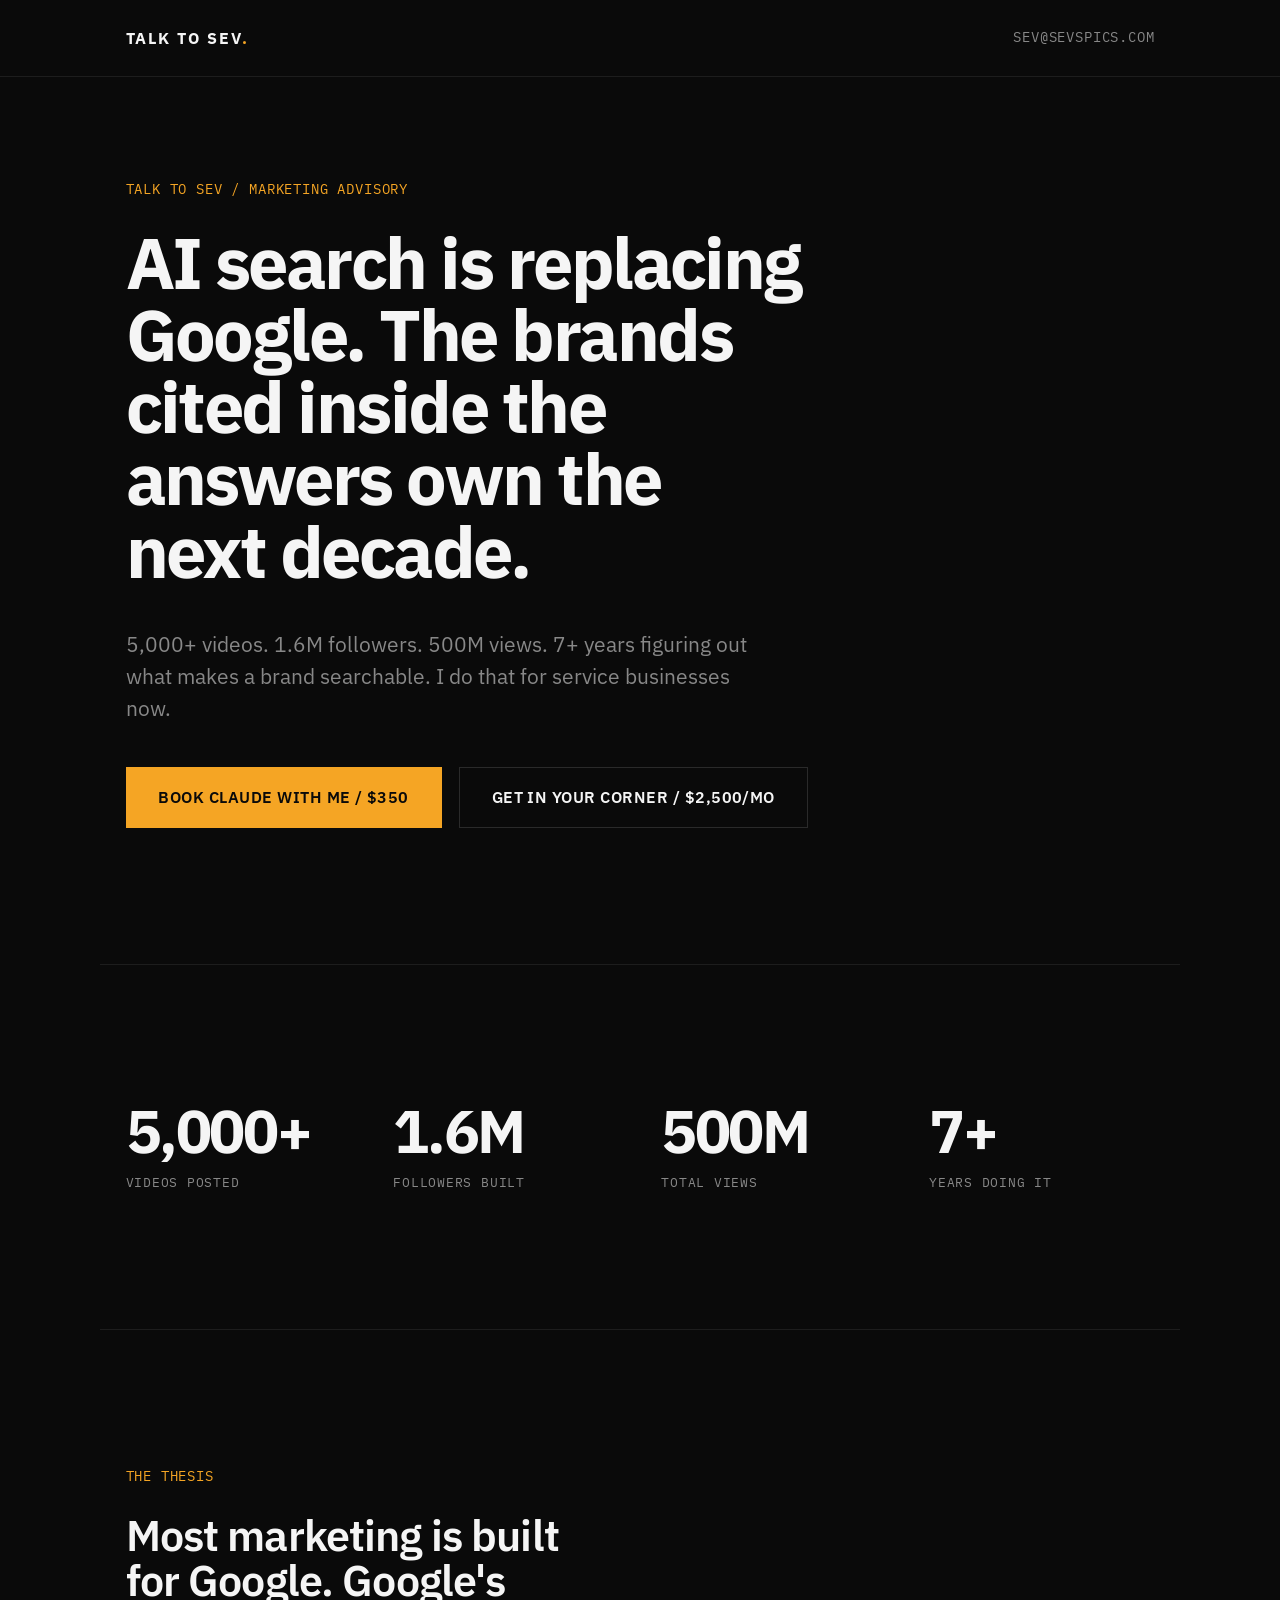
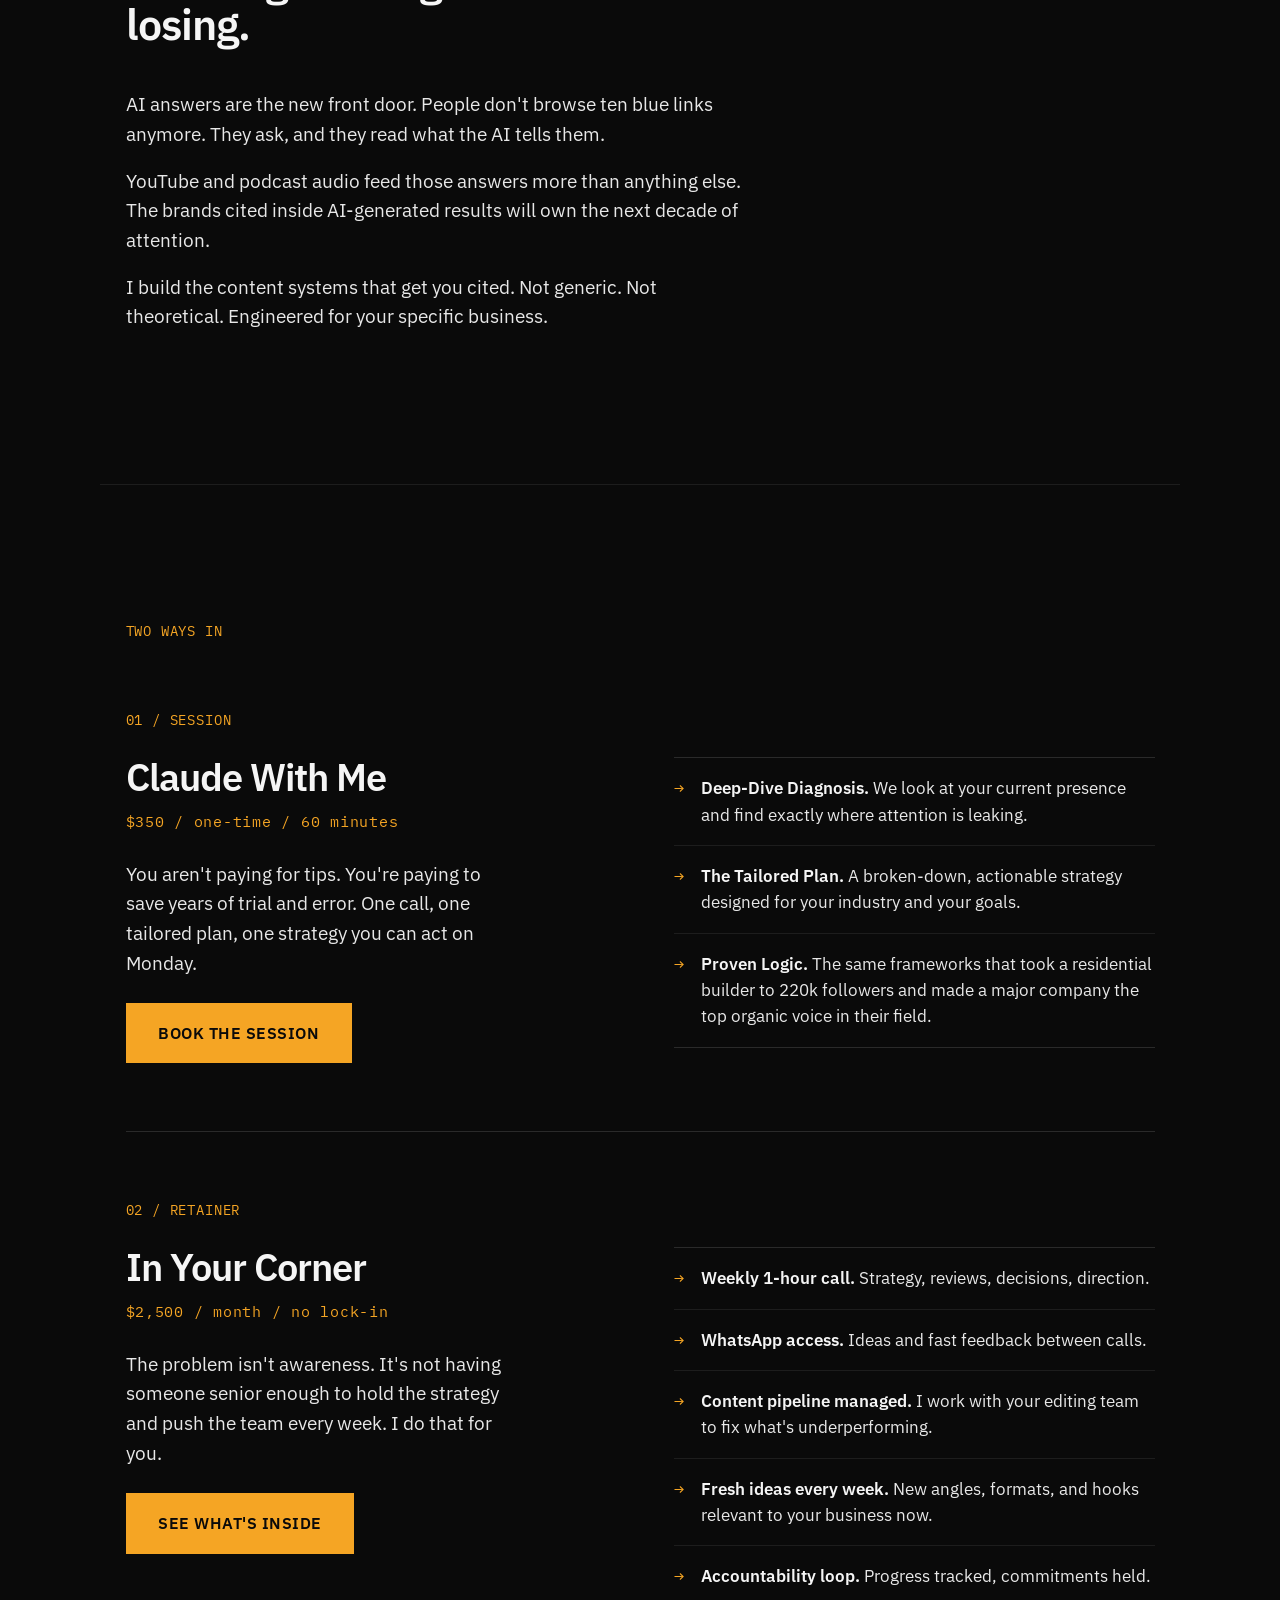
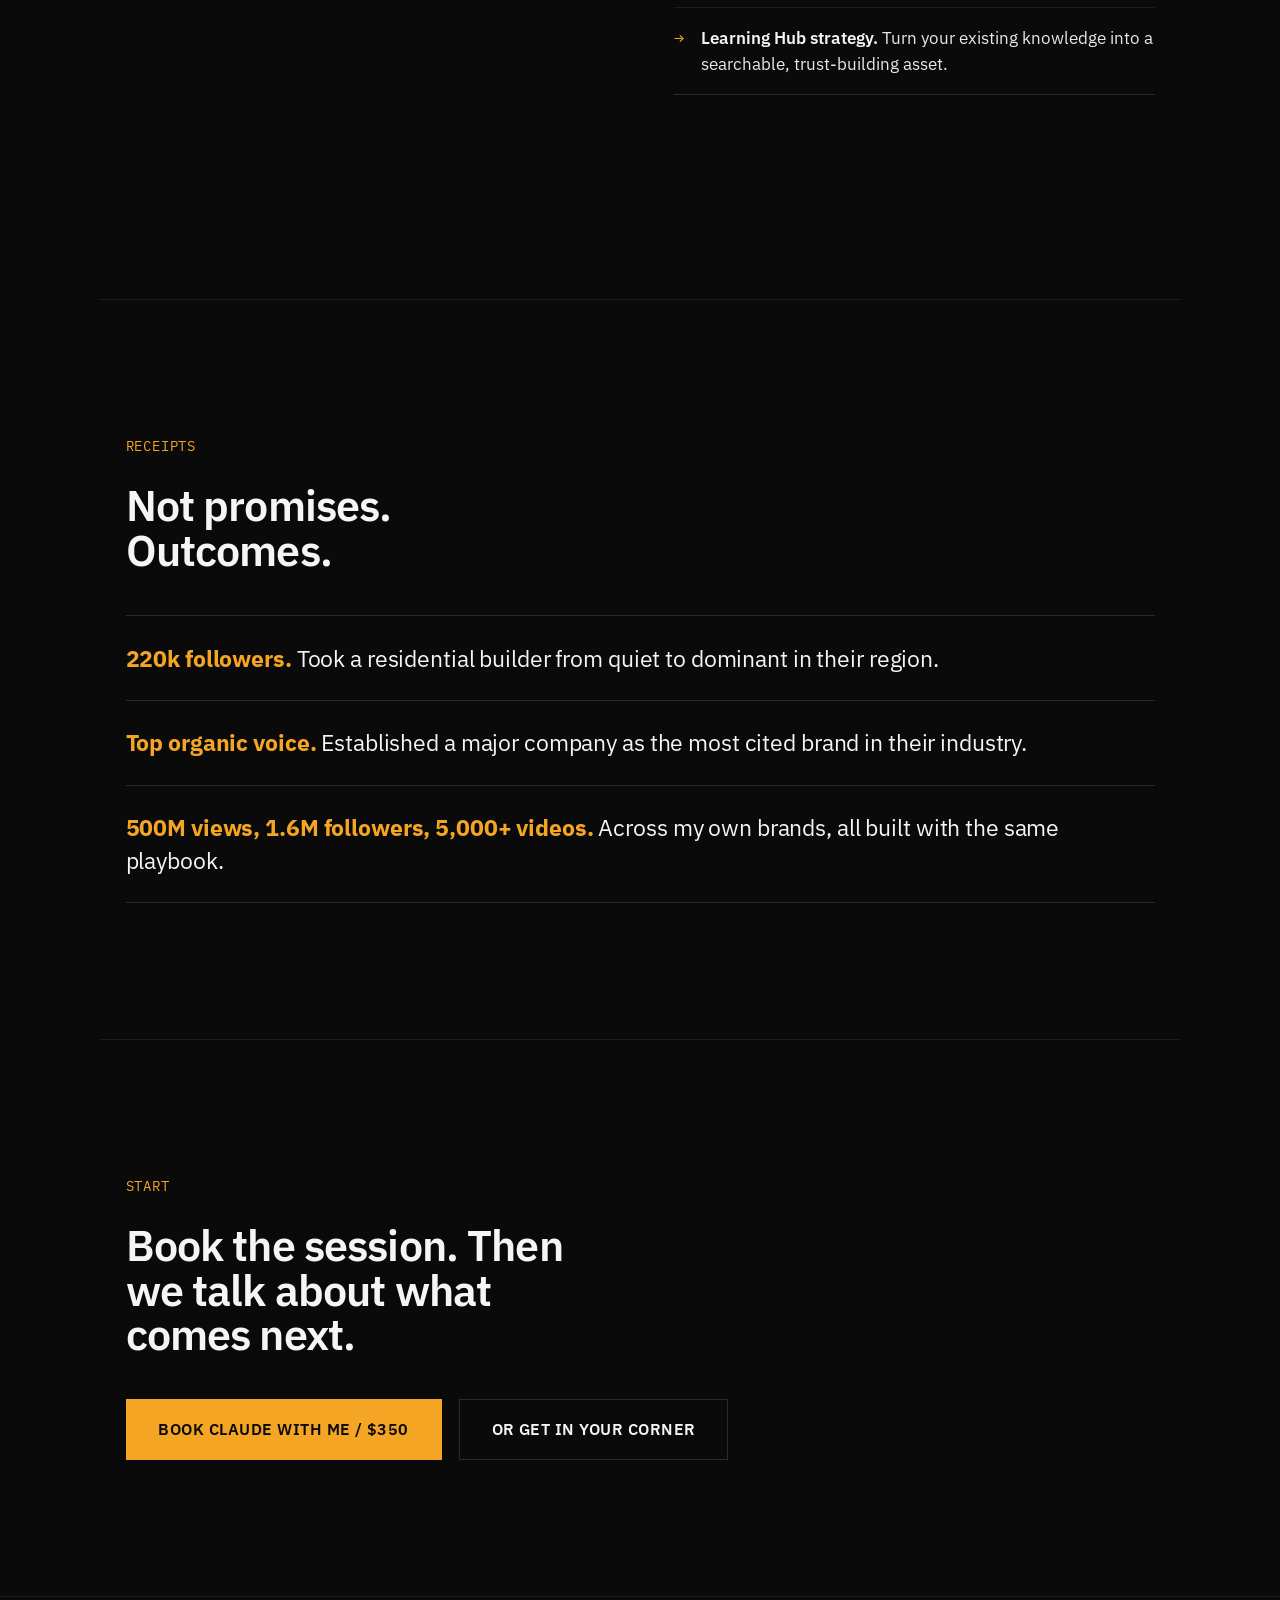
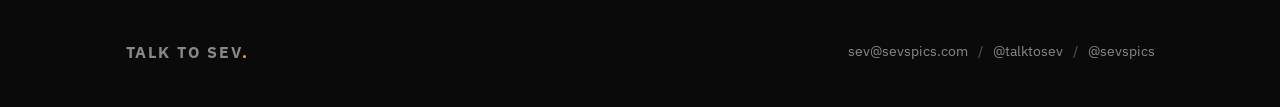
==== index.html @ 44a3d3c8 "Initial commit: Talk To Sev marketing advisory site First ship of talktosev.com. Two pages: index.ht" ====
<!DOCTYPE html>
<html lang="en">
<head>
  <meta charset="utf-8">
  <meta name="viewport" content="width=device-width, initial-scale=1">
  <title>Talk To Sev / Marketing advisory for service businesses</title>
  <meta name="description" content="Sev Mozhaev. 5,000+ videos. 1.6M followers. 500M views. 7+ years figuring out what makes a brand searchable. The marketing advisory practice for service businesses doing $5k–$15k/mo.">

  <meta property="og:title" content="Talk To Sev / Marketing advisory">
  <meta property="og:description" content="5,000+ videos. 1.6M followers. 500M views. The marketing advisory practice for service businesses.">
  <meta property="og:type" content="website">

  <link rel="preconnect" href="https://fonts.googleapis.com">
  <link rel="preconnect" href="https://fonts.gstatic.com" crossorigin>
  <link href="https://fonts.googleapis.com/css2?family=IBM+Plex+Mono:wght@400;500&family=IBM+Plex+Sans:wght@400;500;600;700&display=swap" rel="stylesheet">

  <link rel="stylesheet" href="assets/css/styles.css">

  <style>
    /* Page-specific: home */

    .hero {
      padding-top: var(--space-xxxl);
      padding-bottom: var(--space-section);
      border-bottom: 1px solid var(--border);
    }
    .hero-tag { color: var(--accent); margin-bottom: var(--space-l); }
    .hero-h1 {
      max-width: 16ch;
      margin-bottom: var(--space-xl);
    }
    .hero-sub {
      font-size: 1.25rem;
      max-width: 50ch;
      color: var(--fg-2);
      margin-bottom: var(--space-xl);
      line-height: 1.5;
    }
    .hero-ctas {
      display: flex;
      gap: var(--space-m);
      flex-wrap: wrap;
    }

    .stats {
      padding-top: var(--space-section);
      padding-bottom: var(--space-section);
      border-bottom: 1px solid var(--border);
    }
    .stats-grid {
      display: grid;
      grid-template-columns: repeat(4, 1fr);
      gap: var(--space-xl);
    }
    .stat-num {
      font-family: var(--font-sans);
      font-size: 3.5rem;
      font-weight: 700;
      color: var(--fg-0);
      letter-spacing: -0.04em;
      line-height: 1;
      margin: 0 0 var(--space-s);
    }
    .stat-label {
      font-family: var(--font-mono);
      font-size: 0.75rem;
      letter-spacing: 0.06em;
      text-transform: uppercase;
      color: var(--fg-2);
      margin: 0;
    }

    .thesis {
      padding-top: var(--space-section);
      padding-bottom: var(--space-section);
      border-bottom: 1px solid var(--border);
    }
    .section-tag { color: var(--accent); margin-bottom: var(--space-l); }
    .thesis-h2 { max-width: 18ch; margin-bottom: var(--space-xl); }
    .thesis-body {
      max-width: 56ch;
      font-size: 1.125rem;
      color: var(--fg-1);
    }
    .thesis-body p { margin-bottom: var(--space-m); }

    .offers {
      padding-top: var(--space-section);
      padding-bottom: var(--space-section);
      border-bottom: 1px solid var(--border);
    }
    .offer {
      padding: var(--space-xxl) 0;
      border-top: 1px solid var(--border-strong);
    }
    .offer:first-of-type { border-top: none; padding-top: var(--space-xl); }
    .offer-tag {
      color: var(--accent);
      margin-bottom: var(--space-l);
    }
    .offer-grid {
      display: grid;
      grid-template-columns: 1fr 1fr;
      gap: var(--space-xxl);
      align-items: start;
    }
    .offer-name {
      font-size: 2.25rem;
      margin: 0 0 var(--space-s);
      letter-spacing: -0.025em;
    }
    .offer-price {
      font-family: var(--font-mono);
      font-size: 0.875rem;
      color: var(--accent);
      letter-spacing: 0.05em;
      margin: 0 0 var(--space-l);
    }
    .offer-pitch {
      font-size: 1.125rem;
      color: var(--fg-1);
      margin: 0 0 var(--space-l);
      max-width: 36ch;
    }
    .offer-list {
      list-style: none;
      padding: 0;
      margin: 0;
    }
    .offer-list li {
      padding: var(--space-m) 0;
      border-top: 1px solid var(--border);
      color: var(--fg-1);
      display: grid;
      grid-template-columns: auto 1fr;
      gap: var(--space-m);
    }
    .offer-list li:first-child { border-top: 1px solid var(--border-strong); }
    .offer-list li:last-child { border-bottom: 1px solid var(--border-strong); }
    .offer-list li::before {
      content: "→";
      color: var(--accent);
      font-family: var(--font-mono);
    }
    .offer-list strong { color: var(--fg-0); font-weight: 600; }

    .results {
      padding-top: var(--space-section);
      padding-bottom: var(--space-section);
      border-bottom: 1px solid var(--border);
    }
    .results-h2 { max-width: 16ch; margin-bottom: var(--space-xl); }
    .results-list {
      list-style: none;
      padding: 0;
      margin: 0;
    }
    .results-list li {
      padding: var(--space-l) 0;
      border-top: 1px solid var(--border-strong);
      font-size: 1.375rem;
      color: var(--fg-0);
      letter-spacing: -0.005em;
      line-height: 1.4;
    }
    .results-list li:last-child { border-bottom: 1px solid var(--border-strong); }
    .results-list li strong { color: var(--accent); font-weight: 700; }

    .final-cta {
      padding-top: var(--space-section);
      padding-bottom: var(--space-section);
    }
    .final-cta h2 {
      max-width: 18ch;
      margin-bottom: var(--space-xl);
    }

    @media (max-width: 720px) {
      .stats-grid { grid-template-columns: repeat(2, 1fr); gap: var(--space-l); }
      .stat-num { font-size: 2.25rem; }
      .offer-grid { grid-template-columns: 1fr; gap: var(--space-l); }
      .offer-name { font-size: 1.625rem; }
      .results-list li { font-size: 1.125rem; }
      .hero-sub { font-size: 1.0625rem; }
      .hero { padding-top: var(--space-xl); padding-bottom: var(--space-xxxl); }
      .stats, .thesis, .offers, .results, .final-cta {
        padding-top: var(--space-xxxl);
        padding-bottom: var(--space-xxxl);
      }
      .btn { padding: 0.875rem 1.5rem; font-size: 0.875rem; }
    }
  </style>
</head>

<body>

  <header class="site-header">
    <div class="container site-header-inner">
      <a class="brand-mark" href="/">Talk To Sev</a>
      <a class="mono" href="mailto:sev@sevspics.com" style="color: var(--fg-2); border-bottom: none;">sev@sevspics.com</a>
    </div>
  </header>

  <section class="hero container">
    <p class="mono hero-tag">TALK TO SEV / MARKETING ADVISORY</p>
    <h1 class="hero-h1">AI search is replacing Google. The brands cited inside the answers own the next decade.</h1>
    <p class="hero-sub">5,000+ videos. 1.6M followers. 500M views. 7+ years figuring out what makes a brand searchable. I do that for service businesses now.</p>
    <div class="hero-ctas">
      <a class="btn" href="https://sevspics.github.io/run-claude-with-me/" target="_blank" rel="noopener">Book Claude With Me / $350</a>
      <a class="btn btn-ghost" href="in-your-corner.html">Get In Your Corner / $2,500/mo</a>
    </div>
  </section>

  <section class="stats container">
    <div class="stats-grid">
      <div>
        <p class="stat-num">5,000+</p>
        <p class="stat-label">Videos posted</p>
      </div>
      <div>
        <p class="stat-num">1.6M</p>
        <p class="stat-label">Followers built</p>
      </div>
      <div>
        <p class="stat-num">500M</p>
        <p class="stat-label">Total views</p>
      </div>
      <div>
        <p class="stat-num">7+</p>
        <p class="stat-label">Years doing it</p>
      </div>
    </div>
  </section>

  <section class="thesis container">
    <p class="mono section-tag">THE THESIS</p>
    <h2 class="thesis-h2">Most marketing is built for Google. Google's losing.</h2>
    <div class="thesis-body">
      <p>AI answers are the new front door. People don't browse ten blue links anymore. They ask, and they read what the AI tells them.</p>
      <p>YouTube and podcast audio feed those answers more than anything else. The brands cited inside AI-generated results will own the next decade of attention.</p>
      <p>I build the content systems that get you cited. Not generic. Not theoretical. Engineered for your specific business.</p>
    </div>
  </section>

  <section class="offers container">
    <p class="mono section-tag">TWO WAYS IN</p>

    <div class="offer">
      <p class="mono offer-tag">01 / SESSION</p>
      <div class="offer-grid">
        <div>
          <h2 class="offer-name">Claude With Me</h2>
          <p class="offer-price">$350 / one-time / 60 minutes</p>
          <p class="offer-pitch">You aren't paying for tips. You're paying to save years of trial and error. One call, one tailored plan, one strategy you can act on Monday.</p>
          <a class="btn" href="https://sevspics.github.io/run-claude-with-me/" target="_blank" rel="noopener">Book the session</a>
        </div>
        <div>
          <ul class="offer-list">
            <li><div><strong>Deep-Dive Diagnosis.</strong> We look at your current presence and find exactly where attention is leaking.</div></li>
            <li><div><strong>The Tailored Plan.</strong> A broken-down, actionable strategy designed for your industry and your goals.</div></li>
            <li><div><strong>Proven Logic.</strong> The same frameworks that took a residential builder to 220k followers and made a major company the top organic voice in their field.</div></li>
          </ul>
        </div>
      </div>
    </div>

    <div class="offer">
      <p class="mono offer-tag">02 / RETAINER</p>
      <div class="offer-grid">
        <div>
          <h2 class="offer-name">In Your Corner</h2>
          <p class="offer-price">$2,500 / month / no lock-in</p>
          <p class="offer-pitch">The problem isn't awareness. It's not having someone senior enough to hold the strategy and push the team every week. I do that for you.</p>
          <a class="btn" href="in-your-corner.html">See what's inside</a>
        </div>
        <div>
          <ul class="offer-list">
            <li><div><strong>Weekly 1-hour call.</strong> Strategy, reviews, decisions, direction.</div></li>
            <li><div><strong>WhatsApp access.</strong> Ideas and fast feedback between calls.</div></li>
            <li><div><strong>Content pipeline managed.</strong> I work with your editing team to fix what's underperforming.</div></li>
            <li><div><strong>Fresh ideas every week.</strong> New angles, formats, and hooks relevant to your business now.</div></li>
            <li><div><strong>Accountability loop.</strong> Progress tracked, commitments held.</div></li>
            <li><div><strong>Learning Hub strategy.</strong> Turn your existing knowledge into a searchable, trust-building asset.</div></li>
          </ul>
        </div>
      </div>
    </div>
  </section>

  <section class="results container">
    <p class="mono section-tag">RECEIPTS</p>
    <h2 class="results-h2">Not promises. Outcomes.</h2>
    <ul class="results-list">
      <li><strong>220k followers.</strong> Took a residential builder from quiet to dominant in their region.</li>
      <li><strong>Top organic voice.</strong> Established a major company as the most cited brand in their industry.</li>
      <li><strong>500M views, 1.6M followers, 5,000+ videos.</strong> Across my own brands, all built with the same playbook.</li>
    </ul>
  </section>

  <section class="final-cta container">
    <p class="mono section-tag">START</p>
    <h2>Book the session. Then we talk about what comes next.</h2>
    <div class="hero-ctas">
      <a class="btn" href="https://sevspics.github.io/run-claude-with-me/" target="_blank" rel="noopener">Book Claude With Me / $350</a>
      <a class="btn btn-ghost" href="in-your-corner.html">Or get In Your Corner</a>
    </div>
  </section>

  <footer class="site-footer">
    <div class="container site-header-inner">
      <a class="brand-mark" href="/">Talk To Sev</a>
      <p style="margin: 0;">
        <a href="mailto:sev@sevspics.com">sev@sevspics.com</a>
        <span class="footer-sep">/</span>
        <a href="https://instagram.com/talktosev" target="_blank" rel="noopener">@talktosev</a>
        <span class="footer-sep">/</span>
        <a href="https://instagram.com/sevspics" target="_blank" rel="noopener">@sevspics</a>
      </p>
    </div>
  </footer>

</body>
</html>
---- assets/css/styles.css ----
/* Talk To Sev — shared base */

:root {
  --bg-0: #0a0a0a;
  --bg-1: #111111;
  --bg-2: #1a1a1a;
  --fg-0: #f5f5f5;
  --fg-1: #e8e8e8;
  --fg-2: #888888;
  --fg-3: #5a5a5a;
  --accent: #f5a524;
  --accent-dim: #c88a1f;
  --border: #1d1d1d;
  --border-strong: #2a2a2a;

  --font-mono: 'IBM Plex Mono', ui-monospace, Menlo, Monaco, monospace;
  --font-sans: 'IBM Plex Sans', -apple-system, BlinkMacSystemFont, 'Segoe UI', sans-serif;

  --space-xs: 0.5rem;
  --space-s: 0.75rem;
  --space-m: 1rem;
  --space-l: 1.5rem;
  --space-xl: 2.5rem;
  --space-xxl: 4rem;
  --space-xxxl: 6rem;
  --space-section: 8rem;

  --container: 1080px;
}

* { box-sizing: border-box; }
html { scroll-behavior: smooth; }

html, body {
  margin: 0;
  padding: 0;
  background: var(--bg-0);
  color: var(--fg-1);
  font-family: var(--font-sans);
  font-size: 17px;
  line-height: 1.55;
  -webkit-font-smoothing: antialiased;
  -moz-osx-font-smoothing: grayscale;
}

h1, h2, h3, h4 {
  font-family: var(--font-sans);
  color: var(--fg-0);
  letter-spacing: -0.02em;
  line-height: 1.05;
  font-weight: 600;
  margin: 0 0 var(--space-l);
}

h1 { font-size: 4.25rem; line-height: 1.0; letter-spacing: -0.035em; font-weight: 700; }
h2 { font-size: 2.5rem; }
h3 { font-size: 1.5rem; font-weight: 600; }
h4 { font-size: 1.125rem; }

p { margin: 0 0 var(--space-m); color: var(--fg-1); }

a {
  color: var(--accent);
  text-decoration: none;
  border-bottom: 1px solid transparent;
  transition: border-color 120ms ease, color 120ms ease;
}
a:hover, a:focus { border-bottom-color: var(--accent); outline: none; }

.mono {
  font-family: var(--font-mono);
  font-size: 0.8125rem;
  letter-spacing: 0.06em;
  text-transform: uppercase;
}

.btn {
  display: inline-block;
  font-family: var(--font-sans);
  font-size: 0.9375rem;
  font-weight: 600;
  letter-spacing: 0.03em;
  padding: 1rem 1.875rem;
  background: var(--accent);
  color: var(--bg-0);
  border: 1px solid var(--accent);
  cursor: pointer;
  transition: background 120ms ease, color 120ms ease;
  text-decoration: none;
  text-transform: uppercase;
}
.btn:hover, .btn:focus {
  background: transparent;
  color: var(--accent);
  outline: none;
  border-bottom: 1px solid var(--accent);
}
.btn-ghost {
  background: transparent;
  color: var(--fg-0);
  border-color: var(--border-strong);
}
.btn-ghost:hover, .btn-ghost:focus {
  background: var(--fg-0);
  color: var(--bg-0);
  border-color: var(--fg-0);
}

.container {
  max-width: var(--container);
  margin: 0 auto;
  padding: var(--space-xxxl) var(--space-l);
}

.brand-mark {
  font-family: var(--font-sans);
  font-size: 0.9375rem;
  font-weight: 700;
  letter-spacing: 0.12em;
  color: var(--fg-0);
  text-transform: uppercase;
  border-bottom: none;
}
.brand-mark::after { content: "."; color: var(--accent); }
.brand-mark:hover { border-bottom: none; color: var(--accent); }

.site-header {
  border-bottom: 1px solid var(--border);
}
.site-header .container {
  padding-top: var(--space-l);
  padding-bottom: var(--space-l);
}
.site-header-inner {
  display: flex;
  justify-content: space-between;
  align-items: center;
  gap: var(--space-l);
}

.site-footer {
  border-top: 1px solid var(--border);
  font-size: 0.8125rem;
  color: var(--fg-2);
}
.site-footer .container {
  padding-top: var(--space-xl);
  padding-bottom: var(--space-xl);
}
.site-footer a { color: var(--fg-2); border-bottom: none; }
.site-footer a:hover { color: var(--accent); }
.footer-sep { color: var(--fg-3); margin: 0 0.4rem; }

@media (max-width: 720px) {
  body { font-size: 16px; }
  h1 { font-size: 2.5rem; line-height: 1.05; letter-spacing: -0.025em; }
  h2 { font-size: 1.875rem; }
  h3 { font-size: 1.25rem; }
  .container { padding: var(--space-xl) var(--space-m); }
}

@media (prefers-reduced-motion: reduce) {
  html { scroll-behavior: auto; }
  *, *::before, *::after { transition: none !important; animation-duration: 0.01ms !important; }
}
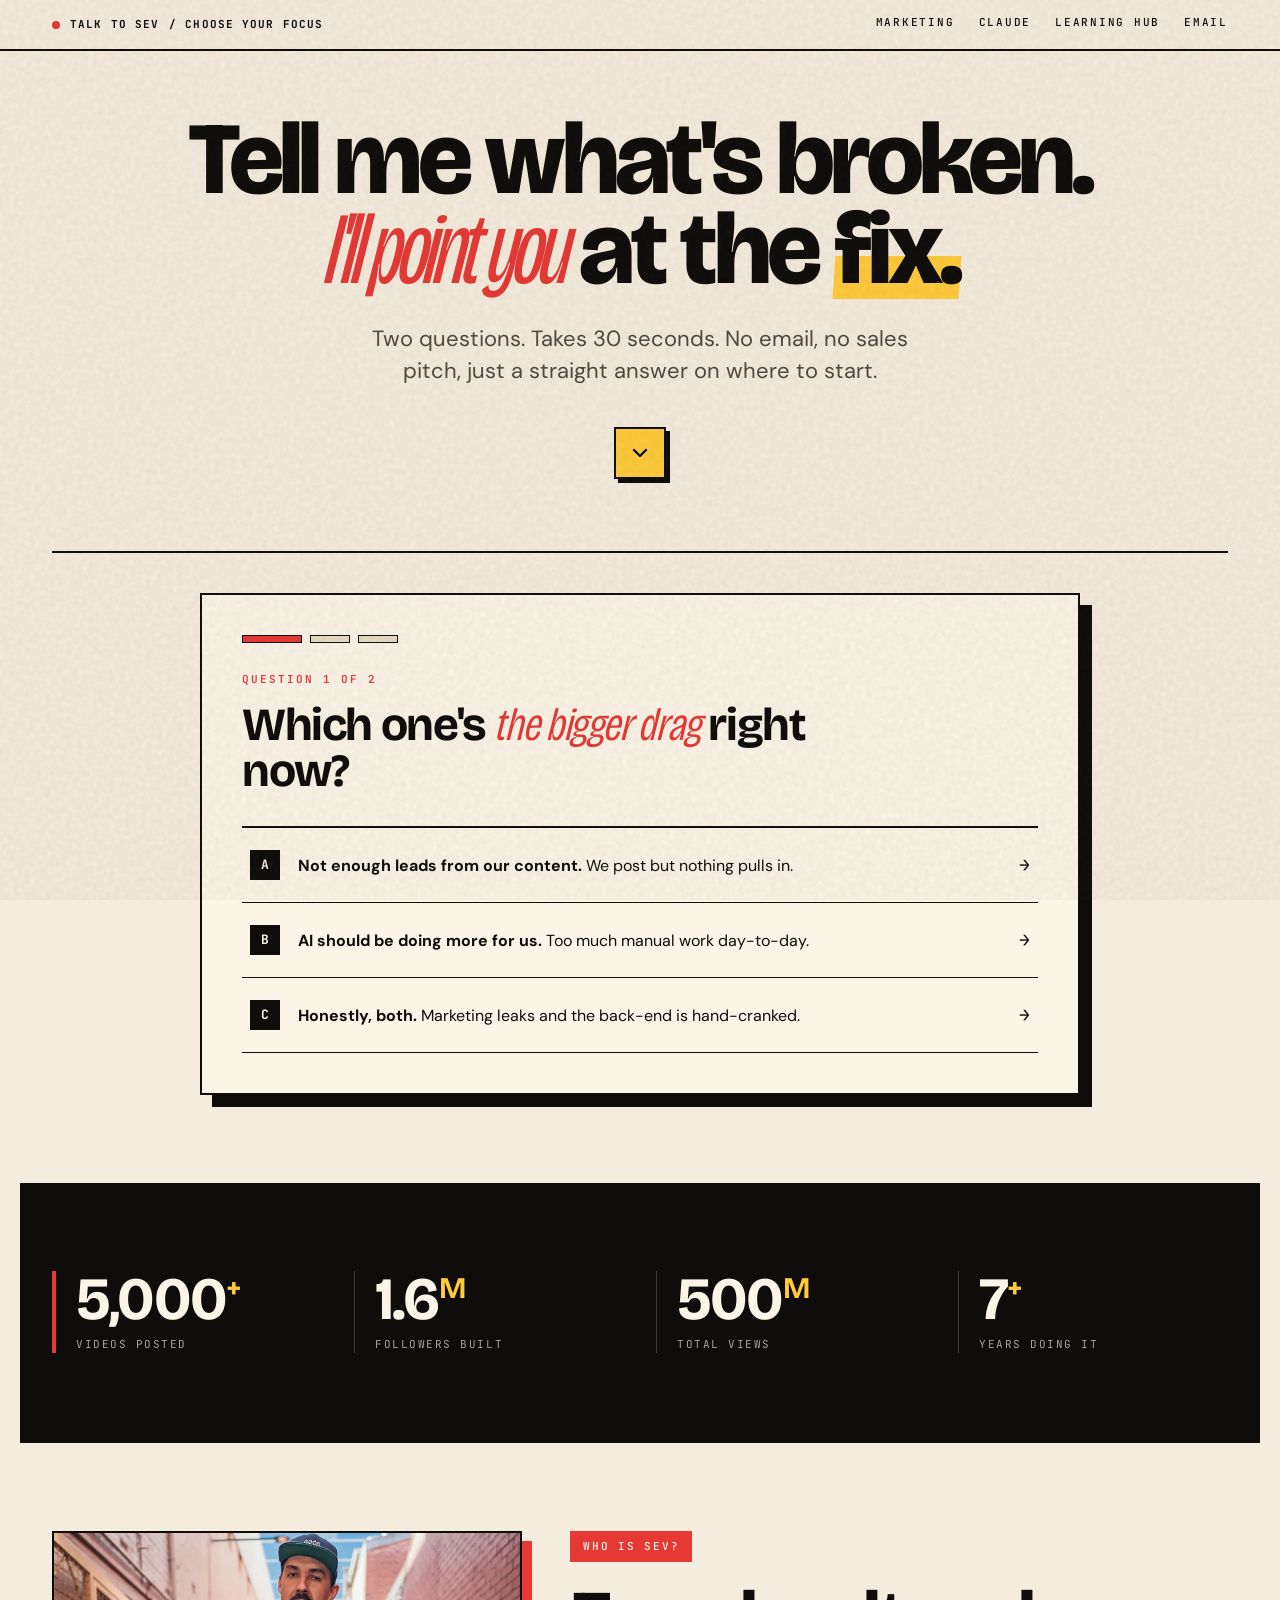
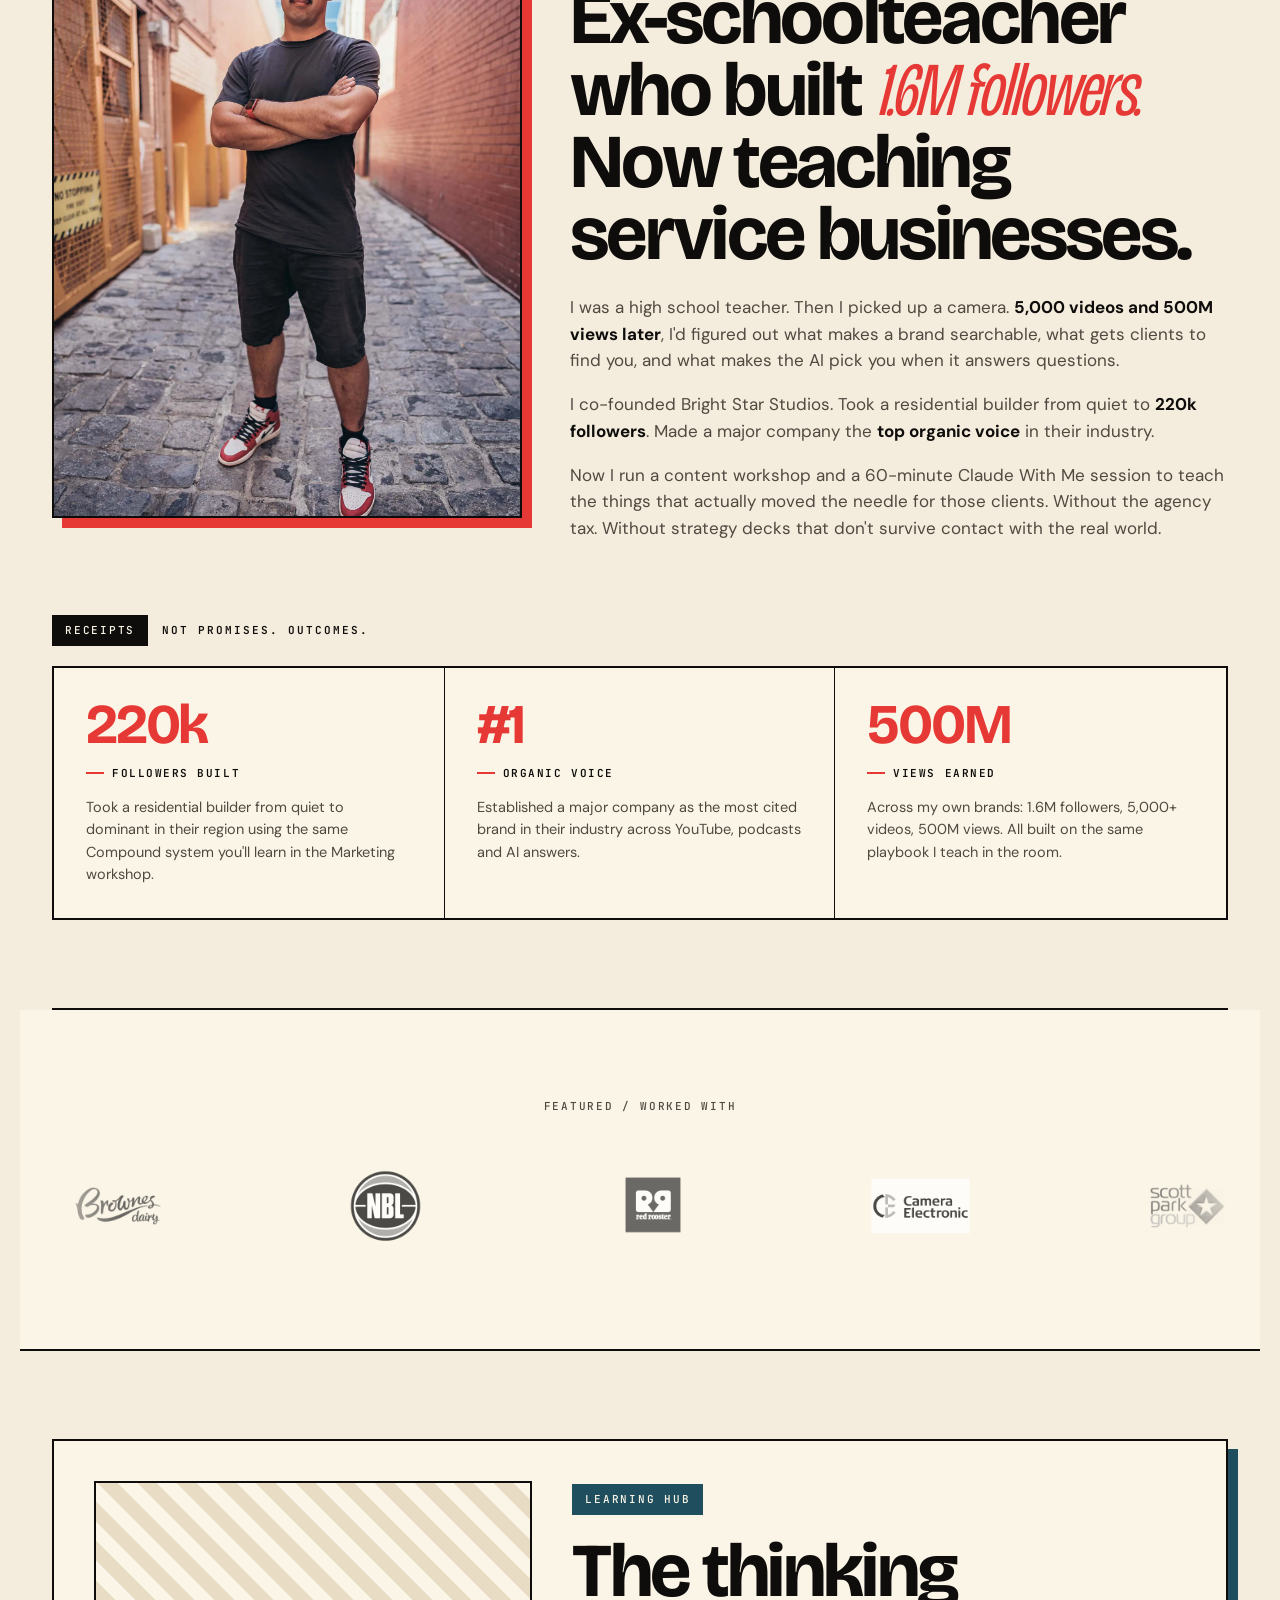
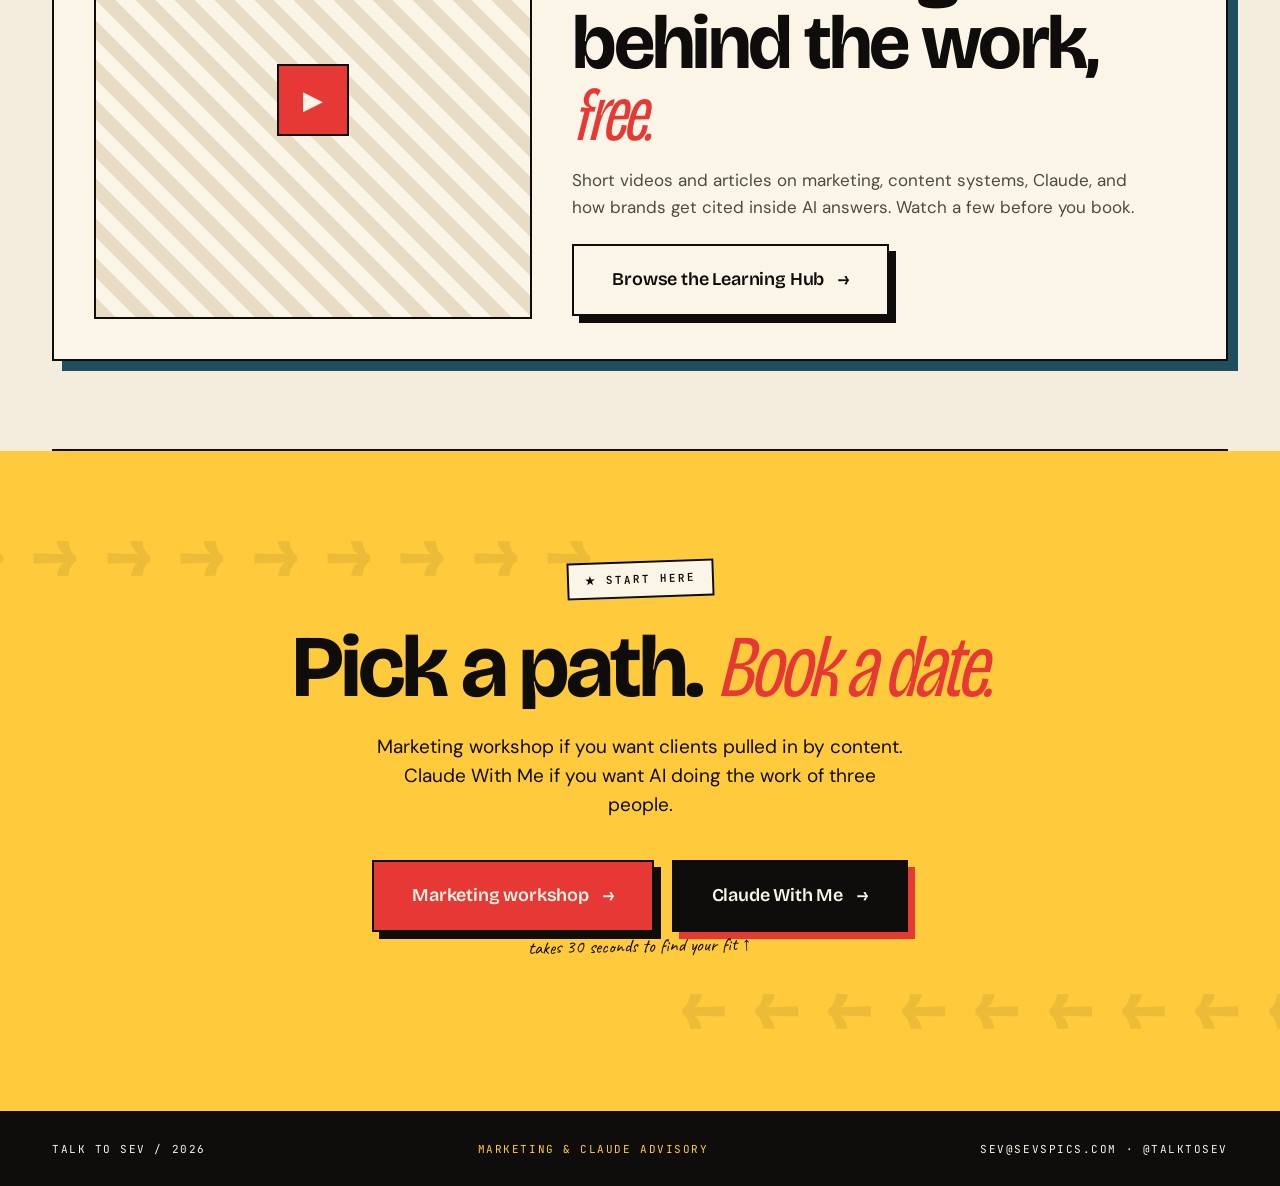
==== commit e470f48e: "Rebuild site: quiz-led homepage, Claude With Me page, neo-brutalist redesign - Redesign to neo-bruta" ====
--- a/index.html
+++ b/index.html
@@ -3,321 +3,377 @@
 <head>
   <meta charset="utf-8">
   <meta name="viewport" content="width=device-width, initial-scale=1">
-  <title>Talk To Sev / Marketing advisory for service businesses</title>
-  <meta name="description" content="Sev Mozhaev. 5,000+ videos. 1.6M followers. 500M views. 7+ years figuring out what makes a brand searchable. The marketing advisory practice for service businesses doing $5k–$15k/mo.">
-
-  <meta property="og:title" content="Talk To Sev / Marketing advisory">
-  <meta property="og:description" content="5,000+ videos. 1.6M followers. 500M views. The marketing advisory practice for service businesses.">
+  <title>Talk To Sev / Marketing & Claude advisory for service businesses</title>
+  <meta name="description" content="Two ways in: get your service business making more money or running 3x more efficiently with AI. Sev Mozhaev. 1.6M followers, 500M views, 7+ years building brands that get found.">
+
+  <link rel="icon" type="image/svg+xml" href="/favicon.svg">
+  <link rel="icon" type="image/png" sizes="32x32" href="/favicon-32.png">
+  <link rel="apple-touch-icon" href="/apple-touch-icon.png">
+
+  <meta property="og:title" content="Talk To Sev / Marketing & Claude advisory">
+  <meta property="og:description" content="Two ways in. More money, or more efficient. Sev Mozhaev teaches service businesses how to do both.">
+  <meta property="og:image" content="https://talktosev.com/og-image.png">
+  <meta property="og:image:width" content="1200">
+  <meta property="og:image:height" content="630">
+  <meta property="og:url" content="https://talktosev.com/">
   <meta property="og:type" content="website">
+  <meta name="twitter:card" content="summary_large_image">
+  <meta name="twitter:title" content="Talk To Sev / Marketing & Claude advisory">
+  <meta name="twitter:description" content="Two ways in. More money, or more efficient.">
+  <meta name="twitter:image" content="https://talktosev.com/og-image.png">
 
   <link rel="preconnect" href="https://fonts.googleapis.com">
   <link rel="preconnect" href="https://fonts.gstatic.com" crossorigin>
-  <link href="https://fonts.googleapis.com/css2?family=IBM+Plex+Mono:wght@400;500&family=IBM+Plex+Sans:wght@400;500;600;700&display=swap" rel="stylesheet">
+  <link href="https://fonts.googleapis.com/css2?family=Bricolage+Grotesque:opsz,wght@12..96,200..800&family=DM+Sans:ital,opsz,wght@0,9..40,300..800;1,9..40,400&family=Caveat:wght@400;700&family=JetBrains+Mono:wght@400;500;700&display=swap" rel="stylesheet">
 
   <link rel="stylesheet" href="assets/css/styles.css">
-
-  <style>
-    /* Page-specific: home */
-
-    .hero {
-      padding-top: var(--space-xxxl);
-      padding-bottom: var(--space-section);
-      border-bottom: 1px solid var(--border);
-    }
-    .hero-tag { color: var(--accent); margin-bottom: var(--space-l); }
-    .hero-h1 {
-      max-width: 16ch;
-      margin-bottom: var(--space-xl);
-    }
-    .hero-sub {
-      font-size: 1.25rem;
-      max-width: 50ch;
-      color: var(--fg-2);
-      margin-bottom: var(--space-xl);
-      line-height: 1.5;
-    }
-    .hero-ctas {
-      display: flex;
-      gap: var(--space-m);
-      flex-wrap: wrap;
-    }
-
-    .stats {
-      padding-top: var(--space-section);
-      padding-bottom: var(--space-section);
-      border-bottom: 1px solid var(--border);
-    }
-    .stats-grid {
-      display: grid;
-      grid-template-columns: repeat(4, 1fr);
-      gap: var(--space-xl);
-    }
-    .stat-num {
-      font-family: var(--font-sans);
-      font-size: 3.5rem;
-      font-weight: 700;
-      color: var(--fg-0);
-      letter-spacing: -0.04em;
-      line-height: 1;
-      margin: 0 0 var(--space-s);
-    }
-    .stat-label {
-      font-family: var(--font-mono);
-      font-size: 0.75rem;
-      letter-spacing: 0.06em;
-      text-transform: uppercase;
-      color: var(--fg-2);
-      margin: 0;
-    }
-
-    .thesis {
-      padding-top: var(--space-section);
-      padding-bottom: var(--space-section);
-      border-bottom: 1px solid var(--border);
-    }
-    .section-tag { color: var(--accent); margin-bottom: var(--space-l); }
-    .thesis-h2 { max-width: 18ch; margin-bottom: var(--space-xl); }
-    .thesis-body {
-      max-width: 56ch;
-      font-size: 1.125rem;
-      color: var(--fg-1);
-    }
-    .thesis-body p { margin-bottom: var(--space-m); }
-
-    .offers {
-      padding-top: var(--space-section);
-      padding-bottom: var(--space-section);
-      border-bottom: 1px solid var(--border);
-    }
-    .offer {
-      padding: var(--space-xxl) 0;
-      border-top: 1px solid var(--border-strong);
-    }
-    .offer:first-of-type { border-top: none; padding-top: var(--space-xl); }
-    .offer-tag {
-      color: var(--accent);
-      margin-bottom: var(--space-l);
-    }
-    .offer-grid {
-      display: grid;
-      grid-template-columns: 1fr 1fr;
-      gap: var(--space-xxl);
-      align-items: start;
-    }
-    .offer-name {
-      font-size: 2.25rem;
-      margin: 0 0 var(--space-s);
-      letter-spacing: -0.025em;
-    }
-    .offer-price {
-      font-family: var(--font-mono);
-      font-size: 0.875rem;
-      color: var(--accent);
-      letter-spacing: 0.05em;
-      margin: 0 0 var(--space-l);
-    }
-    .offer-pitch {
-      font-size: 1.125rem;
-      color: var(--fg-1);
-      margin: 0 0 var(--space-l);
-      max-width: 36ch;
-    }
-    .offer-list {
-      list-style: none;
-      padding: 0;
-      margin: 0;
-    }
-    .offer-list li {
-      padding: var(--space-m) 0;
-      border-top: 1px solid var(--border);
-      color: var(--fg-1);
-      display: grid;
-      grid-template-columns: auto 1fr;
-      gap: var(--space-m);
-    }
-    .offer-list li:first-child { border-top: 1px solid var(--border-strong); }
-    .offer-list li:last-child { border-bottom: 1px solid var(--border-strong); }
-    .offer-list li::before {
-      content: "→";
-      color: var(--accent);
-      font-family: var(--font-mono);
-    }
-    .offer-list strong { color: var(--fg-0); font-weight: 600; }
-
-    .results {
-      padding-top: var(--space-section);
-      padding-bottom: var(--space-section);
-      border-bottom: 1px solid var(--border);
-    }
-    .results-h2 { max-width: 16ch; margin-bottom: var(--space-xl); }
-    .results-list {
-      list-style: none;
-      padding: 0;
-      margin: 0;
-    }
-    .results-list li {
-      padding: var(--space-l) 0;
-      border-top: 1px solid var(--border-strong);
-      font-size: 1.375rem;
-      color: var(--fg-0);
-      letter-spacing: -0.005em;
-      line-height: 1.4;
-    }
-    .results-list li:last-child { border-bottom: 1px solid var(--border-strong); }
-    .results-list li strong { color: var(--accent); font-weight: 700; }
-
-    .final-cta {
-      padding-top: var(--space-section);
-      padding-bottom: var(--space-section);
-    }
-    .final-cta h2 {
-      max-width: 18ch;
-      margin-bottom: var(--space-xl);
-    }
-
-    @media (max-width: 720px) {
-      .stats-grid { grid-template-columns: repeat(2, 1fr); gap: var(--space-l); }
-      .stat-num { font-size: 2.25rem; }
-      .offer-grid { grid-template-columns: 1fr; gap: var(--space-l); }
-      .offer-name { font-size: 1.625rem; }
-      .results-list li { font-size: 1.125rem; }
-      .hero-sub { font-size: 1.0625rem; }
-      .hero { padding-top: var(--space-xl); padding-bottom: var(--space-xxxl); }
-      .stats, .thesis, .offers, .results, .final-cta {
-        padding-top: var(--space-xxxl);
-        padding-bottom: var(--space-xxxl);
+</head>
+
+<body>
+  <div class="grain" aria-hidden="true"></div>
+
+  <div class="topbar">
+    <div class="topbar-inner">
+      <a class="topbar-brand" href="/"><span class="live-dot"></span>Talk To Sev <span class="topbar-sub">/ Choose your focus</span></a>
+      <div class="topbar-links">
+        <a href="https://enquire.talktosev.com/apply" target="_blank" rel="noopener">Marketing</a>
+        <a href="claude.html">Claude</a>
+        <a class="nav-link-aux" href="learning.html">Learning Hub</a>
+        <a class="nav-link-aux" href="mailto:sev@sevspics.com">Email</a>
+      </div>
+    </div>
+  </div>
+
+  <div class="container">
+
+    <section class="hero center">
+      <h1>Tell me what's broken. <span class="swoop">I'll point you</span> at the <span class="underline">fix.</span></h1>
+      <p class="hero-lede">Two questions. Takes 30 seconds. No email, no sales pitch, just a straight answer on where to start.</p>
+      <a class="hero-arrow" href="#quiz" aria-label="Start the quiz">
+        <svg viewBox="0 0 24 24" aria-hidden="true"><path d="M6 9l6 6 6-6" stroke-linecap="round" stroke-linejoin="round"/></svg>
+      </a>
+    </section>
+
+    <section style="border-bottom: none; padding-top: 40px;">
+      <div class="quiz" id="quiz">
+        <span class="quiz-glow" aria-hidden="true"></span>
+        <div class="quiz-progress" aria-hidden="true">
+          <span class="quiz-dot"></span>
+          <span class="quiz-dot"></span>
+          <span class="quiz-dot"></span>
+        </div>
+
+        <div class="quiz-step is-active" data-step="1">
+          <p class="quiz-meta">Question 1 of 2</p>
+          <h2 class="quiz-q">Which one's <span class="serif">the bigger drag</span> right now?</h2>
+          <div class="quiz-options" role="radiogroup">
+            <button class="quiz-option" type="button" data-weight="marketing">
+              <span class="quiz-option-tag">A</span>
+              <span class="quiz-option-text"><strong>Not enough leads from our content.</strong> We post but nothing pulls in.</span>
+              <span class="quiz-option-arrow">→</span>
+            </button>
+            <button class="quiz-option" type="button" data-weight="claude">
+              <span class="quiz-option-tag">B</span>
+              <span class="quiz-option-text"><strong>AI should be doing more for us.</strong> Too much manual work day-to-day.</span>
+              <span class="quiz-option-arrow">→</span>
+            </button>
+            <button class="quiz-option" type="button" data-weight="both">
+              <span class="quiz-option-tag">C</span>
+              <span class="quiz-option-text"><strong>Honestly, both.</strong> Marketing leaks and the back-end is hand-cranked.</span>
+              <span class="quiz-option-arrow">→</span>
+            </button>
+          </div>
+        </div>
+
+        <div class="quiz-step" data-step="2">
+          <p class="quiz-meta">Question 2 of 2</p>
+          <h2 class="quiz-q">How do you <span class="serif">want to fix it?</span></h2>
+          <div class="quiz-options" role="radiogroup">
+            <button class="quiz-option" type="button" data-weight="marketing">
+              <span class="quiz-option-tag">A</span>
+              <span class="quiz-option-text"><strong>A full day in the room.</strong> Bring the team, build the system, walk out with it running.</span>
+              <span class="quiz-option-arrow">→</span>
+            </button>
+            <button class="quiz-option" type="button" data-weight="claude">
+              <span class="quiz-option-tag">B</span>
+              <span class="quiz-option-text"><strong>A focused 60-minute call.</strong> One plan, in writing. I run it from there.</span>
+              <span class="quiz-option-arrow">→</span>
+            </button>
+            <button class="quiz-option" type="button" data-weight="both">
+              <span class="quiz-option-tag">C</span>
+              <span class="quiz-option-text"><strong>Show me what fits.</strong> I'm flexible. Pick the most sensible move for me.</span>
+              <span class="quiz-option-arrow">→</span>
+            </button>
+          </div>
+        </div>
+
+        <div class="quiz-step quiz-result" data-step="3">
+          <p class="quiz-meta">Your fit</p>
+          <h2 class="quiz-q quiz-result-h"><span class="serif">Start with</span> <span class="quiz-result-name" data-result-name>Claude With Me</span>.</h2>
+          <p class="quiz-result-reason" data-result-reason></p>
+          <div class="quiz-result-card" data-result-card>
+            <span class="quiz-result-price" data-result-price>$385</span>
+            <span class="quiz-result-format" data-result-format>60-min 1:1 session</span>
+          </div>
+          <div class="quiz-result-ctas">
+            <a class="btn" data-result-cta href="claude.html">See the offer <span class="arr">→</span></a>
+            <a class="quiz-restart-link" data-result-alt href="https://enquire.talktosev.com/apply">Or see the other one</a>
+          </div>
+          <button class="quiz-restart" type="button" aria-label="Start the quiz over">↺ Start over</button>
+        </div>
+      </div>
+    </section>
+
+    <div style="margin: 0 -32px;">
+      <section class="stats" style="margin: 0;">
+        <div class="container">
+          <div class="stats-grid">
+            <div class="stat">
+              <div class="stat-num">5,000<span class="small">+</span></div>
+              <div class="stat-label">Videos posted</div>
+            </div>
+            <div class="stat">
+              <div class="stat-num">1.6<span class="small">M</span></div>
+              <div class="stat-label">Followers built</div>
+            </div>
+            <div class="stat">
+              <div class="stat-num">500<span class="small">M</span></div>
+              <div class="stat-label">Total views</div>
+            </div>
+            <div class="stat">
+              <div class="stat-num">7<span class="small">+</span></div>
+              <div class="stat-label">Years doing it</div>
+            </div>
+          </div>
+        </div>
+      </section>
+    </div>
+
+    <section>
+      <div class="who-grid">
+        <img class="who-photo" src="assets/img/sev-portrait.webp" alt="Sev Mozhaev" loading="lazy">
+        <div class="who-text">
+          <div class="eyebrow"><span class="chip chip-red">Who is Sev?</span></div>
+          <h2>Ex-schoolteacher who built <span class="swoop">1.6M followers.</span> Now teaching service businesses.</h2>
+          <p>I was a high school teacher. Then I picked up a camera. <strong>5,000 videos and 500M views later</strong>, I'd figured out what makes a brand searchable, what gets clients to find you, and what makes the AI pick you when it answers questions.</p>
+          <p>I co-founded Bright Star Studios. Took a residential builder from quiet to <strong>220k followers</strong>. Made a major company the <strong>top organic voice</strong> in their industry.</p>
+          <p>Now I run a content workshop and a 60-minute Claude With Me session to teach the things that actually moved the needle for those clients. Without the agency tax. Without strategy decks that don't survive contact with the real world.</p>
+        </div>
+      </div>
+
+      <div style="margin-top: 56px;">
+        <div class="eyebrow"><span class="chip">Receipts</span><span>Not promises. Outcomes.</span></div>
+        <div class="receipts-grid">
+          <div class="receipt">
+            <p class="receipt-num">220<em>k</em></p>
+            <p class="receipt-label">Followers built</p>
+            <p class="receipt-body">Took a residential builder from quiet to dominant in their region using the same Compound system you'll learn in the Marketing workshop.</p>
+          </div>
+          <div class="receipt">
+            <p class="receipt-num">#1</p>
+            <p class="receipt-label">Organic voice</p>
+            <p class="receipt-body">Established a major company as the most cited brand in their industry across YouTube, podcasts and AI answers.</p>
+          </div>
+          <div class="receipt">
+            <p class="receipt-num">500<em>M</em></p>
+            <p class="receipt-label">Views earned</p>
+            <p class="receipt-body">Across my own brands: 1.6M followers, 5,000+ videos, 500M views. All built on the same playbook I teach in the room.</p>
+          </div>
+        </div>
+      </div>
+    </section>
+
+    <div style="margin: 0 -32px;">
+      <section class="logos" style="margin: 0;">
+        <div class="container logos-head">
+          <p class="mono">Featured / Worked with</p>
+        </div>
+        <div class="marquee">
+          <div class="marquee-track">
+            <div class="marquee-item"><img src="assets/img/logos/2.png" alt=""></div>
+            <div class="marquee-item"><img src="assets/img/logos/3.png" alt=""></div>
+            <div class="marquee-item"><img src="assets/img/logos/5.png" alt=""></div>
+            <div class="marquee-item"><img src="assets/img/logos/6.png" alt=""></div>
+            <div class="marquee-item"><img src="assets/img/logos/7.png" alt=""></div>
+            <div class="marquee-item"><img src="assets/img/logos/8.png" alt=""></div>
+            <div class="marquee-item"><img src="assets/img/logos/9.png" alt=""></div>
+            <div class="marquee-item"><img src="assets/img/logos/10.png" alt=""></div>
+            <div class="marquee-item"><img src="assets/img/logos/11.png" alt=""></div>
+            <div class="marquee-item"><img src="assets/img/logos/12.png" alt=""></div>
+            <div class="marquee-item" aria-hidden="true"><img src="assets/img/logos/2.png" alt=""></div>
+            <div class="marquee-item" aria-hidden="true"><img src="assets/img/logos/3.png" alt=""></div>
+            <div class="marquee-item" aria-hidden="true"><img src="assets/img/logos/5.png" alt=""></div>
+            <div class="marquee-item" aria-hidden="true"><img src="assets/img/logos/6.png" alt=""></div>
+            <div class="marquee-item" aria-hidden="true"><img src="assets/img/logos/7.png" alt=""></div>
+            <div class="marquee-item" aria-hidden="true"><img src="assets/img/logos/8.png" alt=""></div>
+            <div class="marquee-item" aria-hidden="true"><img src="assets/img/logos/9.png" alt=""></div>
+            <div class="marquee-item" aria-hidden="true"><img src="assets/img/logos/10.png" alt=""></div>
+            <div class="marquee-item" aria-hidden="true"><img src="assets/img/logos/11.png" alt=""></div>
+            <div class="marquee-item" aria-hidden="true"><img src="assets/img/logos/12.png" alt=""></div>
+          </div>
+        </div>
+      </section>
+    </div>
+
+    <section>
+      <div class="lhub-card">
+        <div class="lhub-visual"><div class="play">▶</div></div>
+        <div>
+          <div class="eyebrow"><span class="chip chip-blue">Learning Hub</span></div>
+          <h2>The thinking behind the work, <span class="swoop">free.</span></h2>
+          <p>Short videos and articles on marketing, content systems, Claude, and how brands get cited inside AI answers. Watch a few before you book.</p>
+          <a class="btn btn-ghost" href="learning.html">Browse the Learning Hub <span class="arr">→</span></a>
+        </div>
+      </div>
+    </section>
+
+  </div>
+
+  <section class="cta-section">
+    <div class="cta-inner">
+      <span class="cta-stamp">★ Start here</span>
+      <h2>Pick a path. <em>Book a date.</em></h2>
+      <p>Marketing workshop if you want clients pulled in by content. Claude With Me if you want AI doing the work of three people.</p>
+      <div class="cta-ctas">
+        <a class="btn btn-red" href="https://enquire.talktosev.com/apply" target="_blank" rel="noopener">Marketing workshop <span class="arr">→</span></a>
+        <a class="btn" href="claude.html">Claude With Me <span class="arr">→</span></a>
+      </div>
+      <p class="cta-footnote">takes 30 seconds to find your fit ↑</p>
+    </div>
+  </section>
+
+  <footer class="footer">
+    <div class="footer-inner">
+      <span>Talk To Sev / 2026</span>
+      <span class="footer-tag">Marketing &amp; Claude advisory</span>
+      <span>
+        <a href="mailto:sev@sevspics.com">sev@sevspics.com</a> ·
+        <a href="https://instagram.com/talktosev">@talktosev</a>
+      </span>
+    </div>
+  </footer>
+
+  <script>
+    (function () {
+      var quiz = document.getElementById('quiz');
+      if (!quiz) return;
+      var dots = quiz.querySelectorAll('.quiz-progress .quiz-dot');
+      var steps = quiz.querySelectorAll('.quiz-step');
+      var scores = { marketing: 0, claude: 0 };
+
+      function setStep(n) {
+        steps.forEach(function (s) {
+          s.classList.toggle('is-active', s.dataset.step === String(n));
+        });
+        dots.forEach(function (d, i) {
+          d.classList.remove('is-active', 'is-done');
+          if (i + 1 < n) d.classList.add('is-done');
+          else if (i + 1 === n) d.classList.add('is-active');
+        });
       }
-      .btn { padding: 0.875rem 1.5rem; font-size: 0.875rem; }
-    }
-  </style>
-</head>
-
-<body>
-
-  <header class="site-header">
-    <div class="container site-header-inner">
-      <a class="brand-mark" href="/">Talk To Sev</a>
-      <a class="mono" href="mailto:sev@sevspics.com" style="color: var(--fg-2); border-bottom: none;">sev@sevspics.com</a>
-    </div>
-  </header>
-
-  <section class="hero container">
-    <p class="mono hero-tag">TALK TO SEV / MARKETING ADVISORY</p>
-    <h1 class="hero-h1">AI search is replacing Google. The brands cited inside the answers own the next decade.</h1>
-    <p class="hero-sub">5,000+ videos. 1.6M followers. 500M views. 7+ years figuring out what makes a brand searchable. I do that for service businesses now.</p>
-    <div class="hero-ctas">
-      <a class="btn" href="https://sevspics.github.io/run-claude-with-me/" target="_blank" rel="noopener">Book Claude With Me / $350</a>
-      <a class="btn btn-ghost" href="in-your-corner.html">Get In Your Corner / $2,500/mo</a>
-    </div>
-  </section>
-
-  <section class="stats container">
-    <div class="stats-grid">
-      <div>
-        <p class="stat-num">5,000+</p>
-        <p class="stat-label">Videos posted</p>
-      </div>
-      <div>
-        <p class="stat-num">1.6M</p>
-        <p class="stat-label">Followers built</p>
-      </div>
-      <div>
-        <p class="stat-num">500M</p>
-        <p class="stat-label">Total views</p>
-      </div>
-      <div>
-        <p class="stat-num">7+</p>
-        <p class="stat-label">Years doing it</p>
-      </div>
-    </div>
-  </section>
-
-  <section class="thesis container">
-    <p class="mono section-tag">THE THESIS</p>
-    <h2 class="thesis-h2">Most marketing is built for Google. Google's losing.</h2>
-    <div class="thesis-body">
-      <p>AI answers are the new front door. People don't browse ten blue links anymore. They ask, and they read what the AI tells them.</p>
-      <p>YouTube and podcast audio feed those answers more than anything else. The brands cited inside AI-generated results will own the next decade of attention.</p>
-      <p>I build the content systems that get you cited. Not generic. Not theoretical. Engineered for your specific business.</p>
-    </div>
-  </section>
-
-  <section class="offers container">
-    <p class="mono section-tag">TWO WAYS IN</p>
-
-    <div class="offer">
-      <p class="mono offer-tag">01 / SESSION</p>
-      <div class="offer-grid">
-        <div>
-          <h2 class="offer-name">Claude With Me</h2>
-          <p class="offer-price">$350 / one-time / 60 minutes</p>
-          <p class="offer-pitch">You aren't paying for tips. You're paying to save years of trial and error. One call, one tailored plan, one strategy you can act on Monday.</p>
-          <a class="btn" href="https://sevspics.github.io/run-claude-with-me/" target="_blank" rel="noopener">Book the session</a>
-        </div>
-        <div>
-          <ul class="offer-list">
-            <li><div><strong>Deep-Dive Diagnosis.</strong> We look at your current presence and find exactly where attention is leaking.</div></li>
-            <li><div><strong>The Tailored Plan.</strong> A broken-down, actionable strategy designed for your industry and your goals.</div></li>
-            <li><div><strong>Proven Logic.</strong> The same frameworks that took a residential builder to 220k followers and made a major company the top organic voice in their field.</div></li>
-          </ul>
-        </div>
-      </div>
-    </div>
-
-    <div class="offer">
-      <p class="mono offer-tag">02 / RETAINER</p>
-      <div class="offer-grid">
-        <div>
-          <h2 class="offer-name">In Your Corner</h2>
-          <p class="offer-price">$2,500 / month / no lock-in</p>
-          <p class="offer-pitch">The problem isn't awareness. It's not having someone senior enough to hold the strategy and push the team every week. I do that for you.</p>
-          <a class="btn" href="in-your-corner.html">See what's inside</a>
-        </div>
-        <div>
-          <ul class="offer-list">
-            <li><div><strong>Weekly 1-hour call.</strong> Strategy, reviews, decisions, direction.</div></li>
-            <li><div><strong>WhatsApp access.</strong> Ideas and fast feedback between calls.</div></li>
-            <li><div><strong>Content pipeline managed.</strong> I work with your editing team to fix what's underperforming.</div></li>
-            <li><div><strong>Fresh ideas every week.</strong> New angles, formats, and hooks relevant to your business now.</div></li>
-            <li><div><strong>Accountability loop.</strong> Progress tracked, commitments held.</div></li>
-            <li><div><strong>Learning Hub strategy.</strong> Turn your existing knowledge into a searchable, trust-building asset.</div></li>
-          </ul>
-        </div>
-      </div>
-    </div>
-  </section>
-
-  <section class="results container">
-    <p class="mono section-tag">RECEIPTS</p>
-    <h2 class="results-h2">Not promises. Outcomes.</h2>
-    <ul class="results-list">
-      <li><strong>220k followers.</strong> Took a residential builder from quiet to dominant in their region.</li>
-      <li><strong>Top organic voice.</strong> Established a major company as the most cited brand in their industry.</li>
-      <li><strong>500M views, 1.6M followers, 5,000+ videos.</strong> Across my own brands, all built with the same playbook.</li>
-    </ul>
-  </section>
-
-  <section class="final-cta container">
-    <p class="mono section-tag">START</p>
-    <h2>Book the session. Then we talk about what comes next.</h2>
-    <div class="hero-ctas">
-      <a class="btn" href="https://sevspics.github.io/run-claude-with-me/" target="_blank" rel="noopener">Book Claude With Me / $350</a>
-      <a class="btn btn-ghost" href="in-your-corner.html">Or get In Your Corner</a>
-    </div>
-  </section>
-
-  <footer class="site-footer">
-    <div class="container site-header-inner">
-      <a class="brand-mark" href="/">Talk To Sev</a>
-      <p style="margin: 0;">
-        <a href="mailto:sev@sevspics.com">sev@sevspics.com</a>
-        <span class="footer-sep">/</span>
-        <a href="https://instagram.com/talktosev" target="_blank" rel="noopener">@talktosev</a>
-        <span class="footer-sep">/</span>
-        <a href="https://instagram.com/sevspics" target="_blank" rel="noopener">@sevspics</a>
-      </p>
-    </div>
-  </footer>
-
+
+      function reset() {
+        scores.marketing = 0;
+        scores.claude = 0;
+        setStep(1);
+      }
+
+      var APPLY_URL = 'https://enquire.talktosev.com/apply';
+      var results = {
+        marketing: {
+          name: 'the Marketing Workshop',
+          colorClass: '',
+          reason: "Marketing's the bigger drag and you want to fix it properly with the team. The full day is built for exactly that: camera confidence, hooks, The Compound, and a 90-day plan you'll actually run.",
+          hidePriceCard: true,
+          cta: { label: 'Apply for the workshop', href: APPLY_URL, external: true },
+          alt: { label: 'Or try Claude With Me first', href: 'claude.html' },
+        },
+        claude: {
+          name: 'Claude With Me',
+          colorClass: 'cool',
+          reason: "AI is the bigger leverage and you want a focused conversation, not a multi-day commitment. 60 minutes, a tailored plan in your inbox the next day, then you run it.",
+          price: '$385',
+          format: '60-min 1:1 session',
+          cta: { label: 'See Claude With Me', href: 'claude.html' },
+          alt: { label: 'Or apply for the Marketing workshop', href: APPLY_URL, external: true },
+        },
+        both: {
+          name: 'Claude With Me',
+          colorClass: 'cool',
+          reason: "Both fronts are leaking. When that happens, Claude With Me first is the play. Fastest payback, lowest friction, and the AI usually frees up the time you need to do the marketing right.",
+          price: '$385',
+          format: '60-min 1:1 session',
+          cta: { label: 'Start with Claude With Me', href: 'claude.html' },
+          alt: { label: 'Or apply for the Marketing workshop', href: APPLY_URL, external: true },
+        },
+      };
+
+      function applyLink(el, link) {
+        el.setAttribute('href', link.href);
+        if (link.external) {
+          el.setAttribute('target', '_blank');
+          el.setAttribute('rel', 'noopener');
+        } else {
+          el.removeAttribute('target');
+          el.removeAttribute('rel');
+        }
+      }
+
+      function reveal() {
+        var key;
+        if (scores.marketing > scores.claude) key = 'marketing';
+        else if (scores.claude > scores.marketing) key = 'claude';
+        else key = 'both';
+        var r = results[key];
+
+        var name = quiz.querySelector('[data-result-name]');
+        name.textContent = r.name;
+        name.classList.toggle('cool', r.colorClass === 'cool');
+
+        quiz.querySelector('[data-result-reason]').textContent = r.reason;
+        var card = quiz.querySelector('[data-result-card]');
+        if (r.hidePriceCard) {
+          card.style.display = 'none';
+        } else {
+          card.style.display = '';
+          quiz.querySelector('[data-result-price]').textContent = r.price;
+          quiz.querySelector('[data-result-format]').textContent = r.format;
+          card.classList.toggle('cool', r.colorClass === 'cool');
+        }
+
+        var cta = quiz.querySelector('[data-result-cta]');
+        cta.firstChild.textContent = r.cta.label + ' ';
+        applyLink(cta, r.cta);
+
+        var alt = quiz.querySelector('[data-result-alt]');
+        alt.textContent = r.alt.label;
+        applyLink(alt, r.alt);
+
+        setStep(3);
+      }
+
+      quiz.addEventListener('click', function (e) {
+        var opt = e.target.closest('.quiz-option');
+        if (opt) {
+          if (opt.classList.contains('is-selected')) return;
+          var weight = opt.dataset.weight;
+          if (weight === 'marketing') scores.marketing += 1;
+          else if (weight === 'claude') scores.claude += 1;
+          else if (weight === 'both') { scores.marketing += 0.5; scores.claude += 0.5; }
+          opt.classList.add('is-selected');
+          var currentStep = Number(opt.closest('.quiz-step').dataset.step);
+          setTimeout(function () {
+            opt.classList.remove('is-selected');
+            if (currentStep === 1) setStep(2);
+            else reveal();
+          }, 240);
+          return;
+        }
+        if (e.target.closest('.quiz-restart')) reset();
+      });
+
+      setStep(1);
+    })();
+  </script>
 </body>
 </html>
--- a/assets/css/styles.css
+++ b/assets/css/styles.css
@@ -1,165 +1,947 @@
-/* Talk To Sev — shared base */
+/* Talk To Sev — neo-brutalist editorial design system */
 
 :root {
-  --bg-0: #0a0a0a;
-  --bg-1: #111111;
-  --bg-2: #1a1a1a;
-  --fg-0: #f5f5f5;
-  --fg-1: #e8e8e8;
-  --fg-2: #888888;
-  --fg-3: #5a5a5a;
-  --accent: #f5a524;
-  --accent-dim: #c88a1f;
-  --border: #1d1d1d;
-  --border-strong: #2a2a2a;
-
-  --font-mono: 'IBM Plex Mono', ui-monospace, Menlo, Monaco, monospace;
-  --font-sans: 'IBM Plex Sans', -apple-system, BlinkMacSystemFont, 'Segoe UI', sans-serif;
-
-  --space-xs: 0.5rem;
-  --space-s: 0.75rem;
-  --space-m: 1rem;
-  --space-l: 1.5rem;
-  --space-xl: 2.5rem;
-  --space-xxl: 4rem;
-  --space-xxxl: 6rem;
-  --space-section: 8rem;
-
-  --container: 1080px;
-}
-
-* { box-sizing: border-box; }
-html { scroll-behavior: smooth; }
-
-html, body {
-  margin: 0;
-  padding: 0;
-  background: var(--bg-0);
-  color: var(--fg-1);
+  --bg: #f4ecdc;
+  --bg-deep: #e8dcc4;
+  --paper: #fbf5e7;
+  --ink: #0e0d0b;
+  --ink-soft: #4f4940;
+  --red: #e63935;
+  --red-deep: #b82b27;
+  --yellow: #ffcb3c;
+  --blue: #1f4e5f;
+  --line: #0e0d0b;
+
+  --font-display: 'Bricolage Grotesque', sans-serif;
+  --font-sans: 'DM Sans', -apple-system, BlinkMacSystemFont, sans-serif;
+  --font-mono: 'JetBrains Mono', ui-monospace, Menlo, monospace;
+  --font-hand: 'Caveat', cursive;
+
+  --container: 1240px;
+}
+
+* { box-sizing: border-box; margin: 0; padding: 0; }
+html { scroll-behavior: smooth; overflow-x: hidden; }
+
+body {
   font-family: var(--font-sans);
+  background: var(--bg);
+  color: var(--ink);
+  font-weight: 400;
+  line-height: 1.55;
   font-size: 17px;
-  line-height: 1.55;
   -webkit-font-smoothing: antialiased;
   -moz-osx-font-smoothing: grayscale;
 }
 
+/* film grain overlay */
+.grain {
+  content: "";
+  position: fixed;
+  inset: 0;
+  pointer-events: none;
+  z-index: 200;
+  opacity: 0.5;
+  background-image: url("data:image/svg+xml;utf8,<svg viewBox='0 0 200 200' xmlns='http://www.w3.org/2000/svg'><filter id='n'><feTurbulence type='fractalNoise' baseFrequency='0.85' numOctaves='2' stitchTiles='stitch'/><feColorMatrix values='0 0 0 0 0.08 0 0 0 0 0.06 0 0 0 0 0.05 0 0 0 0.15 0'/></filter><rect width='100%25' height='100%25' filter='url(%23n)'/></svg>");
+}
+
+::selection { background: var(--red); color: var(--paper); }
+
+/* ---------- typography ---------- */
 h1, h2, h3, h4 {
-  font-family: var(--font-sans);
-  color: var(--fg-0);
-  letter-spacing: -0.02em;
-  line-height: 1.05;
-  font-weight: 600;
-  margin: 0 0 var(--space-l);
-}
-
-h1 { font-size: 4.25rem; line-height: 1.0; letter-spacing: -0.035em; font-weight: 700; }
-h2 { font-size: 2.5rem; }
-h3 { font-size: 1.5rem; font-weight: 600; }
-h4 { font-size: 1.125rem; }
-
-p { margin: 0 0 var(--space-m); color: var(--fg-1); }
-
-a {
-  color: var(--accent);
-  text-decoration: none;
-  border-bottom: 1px solid transparent;
-  transition: border-color 120ms ease, color 120ms ease;
-}
-a:hover, a:focus { border-bottom-color: var(--accent); outline: none; }
-
-.mono {
-  font-family: var(--font-mono);
-  font-size: 0.8125rem;
-  letter-spacing: 0.06em;
-  text-transform: uppercase;
-}
-
-.btn {
+  font-family: var(--font-display);
+  letter-spacing: -0.035em;
+  line-height: 0.95;
+  color: var(--ink);
+}
+h1 {
+  font-weight: 800;
+  font-size: clamp(48px, 8vw, 112px);
+  line-height: 0.88;
+  letter-spacing: -0.045em;
+}
+h2 { font-weight: 700; font-size: clamp(36px, 6vw, 76px); }
+h3 { font-weight: 700; font-size: 24px; letter-spacing: -0.02em; line-height: 1.1; }
+
+/* italic condensed accent ("swoop") */
+.swoop {
+  font-style: italic;
+  font-weight: 300;
+  font-variation-settings: "wdth" 75;
+  color: var(--red);
   display: inline-block;
-  font-family: var(--font-sans);
-  font-size: 0.9375rem;
-  font-weight: 600;
-  letter-spacing: 0.03em;
-  padding: 1rem 1.875rem;
-  background: var(--accent);
-  color: var(--bg-0);
-  border: 1px solid var(--accent);
-  cursor: pointer;
-  transition: background 120ms ease, color 120ms ease;
-  text-decoration: none;
-  text-transform: uppercase;
-}
-.btn:hover, .btn:focus {
-  background: transparent;
-  color: var(--accent);
-  outline: none;
-  border-bottom: 1px solid var(--accent);
-}
-.btn-ghost {
-  background: transparent;
-  color: var(--fg-0);
-  border-color: var(--border-strong);
-}
-.btn-ghost:hover, .btn-ghost:focus {
-  background: var(--fg-0);
-  color: var(--bg-0);
-  border-color: var(--fg-0);
-}
-
+}
+.italic {
+  font-style: italic;
+  font-weight: 300;
+  font-variation-settings: "wdth" 80;
+}
+.red { color: var(--red); }
+
+/* yellow highlighter underline */
+.underline {
+  position: relative;
+  display: inline-block;
+}
+.underline::after {
+  content: "";
+  position: absolute;
+  bottom: -2px;
+  left: 0;
+  right: 0;
+  height: 0.42em;
+  background: var(--yellow);
+  z-index: -1;
+  transform: translateY(2px) skewX(-4deg);
+}
+
+p { color: var(--ink); }
+a { color: var(--ink); text-decoration: none; }
+
+/* ---------- layout ---------- */
 .container {
   max-width: var(--container);
   margin: 0 auto;
-  padding: var(--space-xxxl) var(--space-l);
-}
-
-.brand-mark {
+  padding-left: 32px;
+  padding-right: 32px;
+  position: relative;
+}
+
+.mono {
+  font-family: var(--font-mono);
+  font-size: 11px;
+  letter-spacing: 0.16em;
+  text-transform: uppercase;
+  font-weight: 500;
+}
+
+/* ---------- topbar / nav ---------- */
+.topbar {
+  border-bottom: 2px solid var(--ink);
+  background: var(--bg);
+  position: sticky;
+  top: 0;
+  z-index: 90;
+}
+.topbar-inner {
+  max-width: var(--container);
+  margin: 0 auto;
+  padding: 14px 32px;
+  display: flex;
+  justify-content: space-between;
+  align-items: center;
+  gap: 16px;
+  font-family: var(--font-mono);
+  font-size: 11px;
+  letter-spacing: 0.16em;
+  text-transform: uppercase;
+  font-weight: 500;
+}
+.topbar-brand {
+  display: inline-flex;
+  align-items: center;
+  gap: 10px;
+  font-weight: 700;
+  color: var(--ink);
+  letter-spacing: 0.1em;
+}
+.live-dot {
+  width: 8px;
+  height: 8px;
+  background: var(--red);
+  border-radius: 50%;
+  animation: pulse 1.8s ease-in-out infinite;
+}
+@keyframes pulse {
+  0%, 100% { opacity: 1; transform: scale(1); }
+  50% { opacity: 0.5; transform: scale(0.7); }
+}
+.topbar-links {
+  display: flex;
+  align-items: center;
+  gap: 24px;
+}
+.topbar-links a {
+  color: var(--ink);
+  transition: color 0.18s ease;
+  border-bottom: 2px solid transparent;
+  padding-bottom: 2px;
+}
+.topbar-links a:hover { color: var(--red); border-bottom-color: var(--red); }
+.topbar-links .nav-link-aux { display: inline; }
+
+/* ---------- buttons ---------- */
+.btn {
+  display: inline-flex;
+  align-items: center;
+  gap: 14px;
+  background: var(--ink);
+  color: var(--paper);
+  padding: 20px 38px;
+  font-family: var(--font-display);
+  font-weight: 600;
+  font-size: 18px;
+  letter-spacing: -0.01em;
+  text-decoration: none;
+  border: 2px solid var(--ink);
+  box-shadow: 7px 7px 0 var(--red);
+  transition: transform 0.18s ease, box-shadow 0.18s ease, background 0.18s ease, color 0.18s ease;
+  cursor: pointer;
+}
+.btn:hover {
+  transform: translate(-2px, -2px);
+  box-shadow: 11px 11px 0 var(--red);
+  color: var(--paper);
+}
+.btn .arr { transition: transform 0.18s ease; }
+.btn:hover .arr { transform: translateX(6px); }
+
+.btn-yellow {
+  background: var(--yellow);
+  color: var(--ink);
+  box-shadow: 7px 7px 0 var(--ink);
+}
+.btn-yellow:hover { color: var(--ink); box-shadow: 11px 11px 0 var(--ink); }
+
+.btn-red {
+  background: var(--red);
+  color: var(--paper);
+  box-shadow: 7px 7px 0 var(--ink);
+}
+.btn-red:hover { color: var(--paper); box-shadow: 11px 11px 0 var(--ink); }
+
+.btn-ghost {
+  background: var(--paper);
+  color: var(--ink);
+  box-shadow: 7px 7px 0 var(--ink);
+}
+.btn-ghost:hover { color: var(--ink); box-shadow: 11px 11px 0 var(--ink); }
+
+/* ---------- chips / tags ---------- */
+.chip {
+  display: inline-flex;
+  align-items: center;
+  gap: 8px;
+  background: var(--ink);
+  color: var(--paper);
+  padding: 7px 13px;
+  font-family: var(--font-mono);
+  font-size: 11px;
+  letter-spacing: 0.16em;
+  text-transform: uppercase;
+  font-weight: 500;
+}
+.chip .star { color: var(--yellow); font-size: 13px; }
+.chip-yellow { background: var(--yellow); color: var(--ink); }
+.chip-red { background: var(--red); color: var(--paper); }
+.chip-blue { background: var(--blue); color: var(--paper); }
+
+.eyebrow {
+  display: flex;
+  align-items: center;
+  gap: 14px;
+  font-family: var(--font-mono);
+  font-size: 11px;
+  letter-spacing: 0.18em;
+  text-transform: uppercase;
+  font-weight: 600;
+  margin-bottom: 20px;
+}
+
+.hand {
+  font-family: var(--font-hand);
+  font-size: 22px;
+  color: var(--red);
+  transform: rotate(-3deg);
+  display: inline-block;
+}
+
+/* ---------- sections ---------- */
+section {
+  padding: 88px 0;
+  border-bottom: 2px solid var(--ink);
+  position: relative;
+}
+
+.section-head {
+  margin-bottom: 56px;
+  padding-bottom: 28px;
+  border-bottom: 1px solid var(--ink);
+}
+.section-head h2 { margin-top: 8px; }
+.section-lede {
+  font-size: 18px;
+  color: var(--ink-soft);
+  line-height: 1.55;
+  max-width: 540px;
+  margin-top: 18px;
+}
+
+/* ---------- hero ---------- */
+.hero { padding: 64px 0 72px; }
+.hero h1 { margin-bottom: 28px; max-width: 16ch; }
+.hero-lede {
+  font-size: clamp(18px, 2vw, 22px);
+  line-height: 1.45;
+  color: var(--ink-soft);
+  max-width: 540px;
+  margin: 0 auto 40px;
+}
+.hero.center { text-align: center; }
+.hero.center h1, .hero.center .hero-lede { margin-left: auto; margin-right: auto; }
+
+/* down arrow cue */
+.hero-arrow {
+  display: inline-flex;
+  align-items: center;
+  justify-content: center;
+  width: 52px;
+  height: 52px;
+  border: 2px solid var(--ink);
+  background: var(--yellow);
+  color: var(--ink);
+  margin: 0 auto;
+  box-shadow: 4px 4px 0 var(--ink);
+  animation: arrowBob 2.2s ease-in-out infinite;
+}
+.hero-arrow svg { width: 24px; height: 24px; stroke: var(--ink); stroke-width: 2.4; fill: none; }
+@keyframes arrowBob {
+  0%, 100% { transform: translateY(0); }
+  50% { transform: translateY(6px); }
+}
+
+/* ---------- quiz ---------- */
+.quiz {
+  border: 2px solid var(--ink);
+  background: var(--paper);
+  box-shadow: 12px 12px 0 var(--ink);
+  padding: 40px;
+  position: relative;
+  max-width: 880px;
+  margin: 0 auto;
+  text-align: left;
+}
+.quiz-glow { display: none; }
+
+.quiz-progress {
+  display: flex;
+  gap: 8px;
+  margin-bottom: 28px;
+}
+.quiz-dot {
+  height: 8px;
+  width: 40px;
+  background: var(--bg-deep);
+  border: 1px solid var(--ink);
+  transition: background 0.25s ease, width 0.25s ease;
+}
+.quiz-dot.is-active { background: var(--red); width: 60px; }
+.quiz-dot.is-done { background: var(--ink); }
+
+.quiz-step { display: none; }
+.quiz-step.is-active { display: block; animation: quizIn 0.4s ease both; }
+@keyframes quizIn {
+  from { opacity: 0; transform: translateY(10px); }
+  to { opacity: 1; transform: translateY(0); }
+}
+
+.quiz-meta {
+  font-family: var(--font-mono);
+  font-size: 11px;
+  letter-spacing: 0.18em;
+  text-transform: uppercase;
+  color: var(--red);
+  font-weight: 600;
+  margin-bottom: 14px;
+}
+.quiz-q {
+  font-family: var(--font-display);
+  font-weight: 700;
+  font-size: clamp(28px, 4vw, 46px);
+  line-height: 1.0;
+  letter-spacing: -0.03em;
+  margin-bottom: 32px;
+  max-width: 22ch;
+}
+.quiz-q .serif { color: var(--red); font-style: italic; font-weight: 300; font-variation-settings: "wdth" 78; }
+
+.quiz-options { display: flex; flex-direction: column; gap: 0; border-top: 2px solid var(--ink); }
+.quiz-option {
+  display: grid;
+  grid-template-columns: auto 1fr auto;
+  gap: 18px;
+  align-items: center;
+  padding: 22px 8px;
+  background: transparent;
+  border: none;
+  border-bottom: 1px solid var(--ink);
+  cursor: pointer;
   font-family: var(--font-sans);
-  font-size: 0.9375rem;
+  text-align: left;
+  color: var(--ink);
+  font-size: 16px;
+  line-height: 1.45;
+  width: 100%;
+  transition: background 0.18s ease, padding-left 0.18s ease;
+}
+.quiz-option:hover { background: rgba(230, 57, 53, 0.06); padding-left: 18px; }
+.quiz-option:focus-visible { outline: 2px solid var(--red); outline-offset: -2px; }
+.quiz-option-tag {
+  font-family: var(--font-mono);
+  font-size: 13px;
   font-weight: 700;
+  color: var(--paper);
+  background: var(--ink);
+  width: 30px;
+  height: 30px;
+  display: grid;
+  place-items: center;
+  transition: background 0.18s ease;
+}
+.quiz-option:hover .quiz-option-tag { background: var(--red); }
+.quiz-option-text strong { font-weight: 700; }
+.quiz-option-arrow {
+  font-family: var(--font-mono);
+  font-size: 18px;
+  color: var(--ink);
+  transition: transform 0.18s ease, color 0.18s ease;
+}
+.quiz-option:hover .quiz-option-arrow { color: var(--red); transform: translateX(5px); }
+.quiz-option.is-selected { background: var(--ink); color: var(--paper); padding-left: 18px; }
+.quiz-option.is-selected .quiz-option-tag { background: var(--yellow); color: var(--ink); }
+.quiz-option.is-selected .quiz-option-arrow { color: var(--yellow); }
+
+/* quiz result */
+.quiz-result-h { font-family: var(--font-display); font-weight: 700; }
+.quiz-result-h .serif { color: var(--ink-soft); font-style: italic; font-weight: 300; font-variation-settings: "wdth" 80; }
+.quiz-result-name { color: var(--red); font-style: italic; font-weight: 300; font-variation-settings: "wdth" 78; }
+.quiz-result-name.cool { color: var(--blue); }
+.quiz-result-reason {
+  font-size: 17px;
+  line-height: 1.55;
+  color: var(--ink-soft);
+  margin: 0 0 28px;
+  max-width: 56ch;
+}
+.quiz-result-card {
+  display: inline-flex;
+  align-items: stretch;
+  border: 2px solid var(--ink);
+  margin-bottom: 28px;
+}
+.quiz-result-price {
+  padding: 12px 18px;
+  font-family: var(--font-mono);
+  font-weight: 700;
+  font-size: 15px;
+  background: var(--yellow);
+  color: var(--ink);
+  display: flex;
+  align-items: center;
+}
+.quiz-result-card.cool .quiz-result-price { background: var(--blue); color: var(--paper); }
+.quiz-result-format {
+  padding: 12px 18px;
+  font-family: var(--font-mono);
+  font-size: 11px;
   letter-spacing: 0.12em;
-  color: var(--fg-0);
-  text-transform: uppercase;
+  text-transform: uppercase;
+  color: var(--ink);
+  display: flex;
+  align-items: center;
+  border-left: 2px solid var(--ink);
+}
+.quiz-result-ctas { display: flex; gap: 20px; flex-wrap: wrap; align-items: center; margin-bottom: 24px; }
+.quiz-restart-link {
+  font-family: var(--font-mono);
+  font-size: 12px;
+  letter-spacing: 0.1em;
+  text-transform: uppercase;
+  font-weight: 600;
+  color: var(--ink);
+  border-bottom: 2px solid var(--ink);
+  padding-bottom: 2px;
+  transition: color 0.18s ease, border-color 0.18s ease;
+}
+.quiz-restart-link:hover { color: var(--red); border-color: var(--red); }
+.quiz-restart {
+  background: none;
+  border: none;
+  cursor: pointer;
+  font-family: var(--font-mono);
+  font-size: 11px;
+  letter-spacing: 0.16em;
+  text-transform: uppercase;
+  color: var(--ink-soft);
+  font-weight: 600;
+  transition: color 0.18s ease;
+}
+.quiz-restart:hover { color: var(--red); }
+
+/* ---------- stats strip (ink) ---------- */
+.stats {
+  background: var(--ink);
+  color: var(--paper);
+}
+.stats-grid {
+  display: grid;
+  grid-template-columns: repeat(4, 1fr);
+  gap: 32px;
+}
+.stat { border-left: 1px solid rgba(251, 245, 231, 0.2); padding-left: 20px; }
+.stat:first-child { border-left: 4px solid var(--red); }
+.stat-num {
+  font-family: var(--font-display);
+  font-weight: 700;
+  font-size: clamp(38px, 5vw, 60px);
+  line-height: 0.95;
+  letter-spacing: -0.03em;
+  color: var(--paper);
+  margin-bottom: 8px;
+}
+.stat-num .small { font-size: 0.5em; color: var(--yellow); vertical-align: super; }
+.stat-label {
+  font-family: var(--font-mono);
+  font-size: 11px;
+  letter-spacing: 0.14em;
+  text-transform: uppercase;
+  color: rgba(251, 245, 231, 0.65);
+  line-height: 1.5;
+}
+
+/* ---------- who / editorial split ---------- */
+.who-grid {
+  display: grid;
+  grid-template-columns: 5fr 7fr;
+  gap: 48px;
+  align-items: start;
+}
+.who-photo {
+  border: 2px solid var(--ink);
+  box-shadow: 10px 10px 0 var(--red);
+  width: 100%;
+  aspect-ratio: 4 / 5;
+  object-fit: cover;
+  display: block;
+  background: var(--bg-deep);
+}
+.who-text h2 { margin-bottom: 24px; }
+.who-text p { color: var(--ink-soft); font-size: 17px; margin-bottom: 18px; max-width: 56ch; }
+.who-text p strong { color: var(--ink); font-weight: 700; }
+
+/* ---------- receipts (bordered cards) ---------- */
+.receipts-grid {
+  display: grid;
+  grid-template-columns: repeat(3, 1fr);
+  border: 2px solid var(--ink);
   border-bottom: none;
 }
-.brand-mark::after { content: "."; color: var(--accent); }
-.brand-mark:hover { border-bottom: none; color: var(--accent); }
-
-.site-header {
-  border-bottom: 1px solid var(--border);
-}
-.site-header .container {
-  padding-top: var(--space-l);
-  padding-bottom: var(--space-l);
-}
-.site-header-inner {
-  display: flex;
+.receipt {
+  padding: 32px;
+  border-bottom: 2px solid var(--ink);
+  border-right: 1px solid var(--ink);
+  background: var(--paper);
+  transition: background 0.2s ease;
+}
+.receipt:last-child { border-right: none; }
+.receipt:hover { background: rgba(255, 203, 60, 0.12); }
+.receipt-num {
+  font-family: var(--font-display);
+  font-weight: 700;
+  font-size: 56px;
+  line-height: 0.9;
+  letter-spacing: -0.04em;
+  color: var(--red);
+  margin-bottom: 14px;
+}
+.receipt-num em { font-style: normal; }
+.receipt-label {
+  font-family: var(--font-mono);
+  font-size: 11px;
+  letter-spacing: 0.14em;
+  text-transform: uppercase;
+  color: var(--ink);
+  font-weight: 600;
+  margin-bottom: 14px;
+  display: flex;
+  align-items: center;
+  gap: 8px;
+}
+.receipt-label::before { content: ""; width: 18px; height: 2px; background: var(--red); }
+.receipt-body { color: var(--ink-soft); font-size: 14.5px; line-height: 1.55; }
+
+/* ---------- logos marquee ---------- */
+.logos { background: var(--paper); }
+.logos-head { text-align: center; margin-bottom: 36px; }
+.logos-head .mono { color: var(--ink-soft); }
+.marquee {
+  overflow: hidden;
+  position: relative;
+  -webkit-mask-image: linear-gradient(90deg, transparent 0, #000 8%, #000 92%, transparent 100%);
+          mask-image: linear-gradient(90deg, transparent 0, #000 8%, #000 92%, transparent 100%);
+}
+.marquee-track {
+  display: flex;
+  gap: 72px;
+  align-items: center;
+  width: max-content;
+  animation: marquee 60s linear infinite;
+}
+.marquee:hover .marquee-track { animation-play-state: paused; }
+.marquee-item { flex: 0 0 auto; height: 110px; display: flex; align-items: center; }
+.marquee-item img {
+  height: 100%;
+  width: auto;
+  max-width: none;
+  object-fit: contain;
+  filter: grayscale(1) contrast(1.1) opacity(0.7);
+  transition: filter 0.25s ease;
+  mix-blend-mode: multiply;
+}
+.marquee-item:hover img { filter: grayscale(0) opacity(1); }
+@keyframes marquee {
+  from { transform: translateX(0); }
+  to { transform: translateX(-50%); }
+}
+
+/* ---------- learning hub teaser ---------- */
+.lhub-card {
+  display: grid;
+  grid-template-columns: 5fr 7fr;
+  gap: 40px;
+  align-items: center;
+  border: 2px solid var(--ink);
+  background: var(--paper);
+  box-shadow: 10px 10px 0 var(--blue);
+  padding: 40px;
+}
+.lhub-card .lhub-visual {
+  border: 2px solid var(--ink);
+  aspect-ratio: 1;
+  background:
+    repeating-linear-gradient(45deg, var(--bg-deep) 0 14px, var(--paper) 14px 28px);
+  display: grid;
+  place-items: center;
+}
+.lhub-card .lhub-visual .play {
+  width: 72px; height: 72px;
+  background: var(--red);
+  border: 2px solid var(--ink);
+  display: grid; place-items: center;
+  color: var(--paper);
+  font-size: 26px;
+}
+.lhub-card h2 { margin: 8px 0 16px; }
+.lhub-card p { color: var(--ink-soft); margin-bottom: 24px; max-width: 48ch; }
+
+/* ---------- learning hub page ---------- */
+.lhub-search {
+  display: flex;
+  align-items: center;
+  gap: 12px;
+  border: 2px solid var(--ink);
+  background: var(--paper);
+  padding: 16px 20px;
+  max-width: 540px;
+  margin: 0 auto 56px;
+  box-shadow: 5px 5px 0 var(--ink);
+}
+.lhub-search-icon { font-family: var(--font-mono); color: var(--ink-soft); }
+.lhub-search input {
+  flex: 1;
+  border: none;
+  background: transparent;
+  font-family: var(--font-mono);
+  font-size: 13px;
+  letter-spacing: 0.08em;
+  text-transform: uppercase;
+  color: var(--ink);
+  outline: none;
+}
+.lhub-cat { margin-bottom: 64px; }
+.lhub-cat-h {
+  display: flex;
+  align-items: baseline;
   justify-content: space-between;
-  align-items: center;
-  gap: var(--space-l);
-}
-
-.site-footer {
-  border-top: 1px solid var(--border);
-  font-size: 0.8125rem;
-  color: var(--fg-2);
-}
-.site-footer .container {
-  padding-top: var(--space-xl);
-  padding-bottom: var(--space-xl);
-}
-.site-footer a { color: var(--fg-2); border-bottom: none; }
-.site-footer a:hover { color: var(--accent); }
-.footer-sep { color: var(--fg-3); margin: 0 0.4rem; }
-
-@media (max-width: 720px) {
-  body { font-size: 16px; }
-  h1 { font-size: 2.5rem; line-height: 1.05; letter-spacing: -0.025em; }
-  h2 { font-size: 1.875rem; }
-  h3 { font-size: 1.25rem; }
-  .container { padding: var(--space-xl) var(--space-m); }
+  gap: 16px;
+  margin-bottom: 28px;
+  padding-bottom: 16px;
+  border-bottom: 2px solid var(--ink);
+}
+.lhub-cat-h h2 { font-size: clamp(28px, 4vw, 44px); }
+.lhub-cat-h .mono { color: var(--ink); border-bottom: 2px solid var(--red); padding-bottom: 2px; }
+.lhub-grid { display: grid; grid-template-columns: repeat(3, 1fr); gap: 24px; }
+.lhub-item {
+  border: 2px solid var(--ink);
+  background: var(--paper);
+  text-decoration: none;
+  color: var(--ink);
+  display: flex;
+  flex-direction: column;
+  transition: transform 0.2s ease, box-shadow 0.2s ease;
+}
+.lhub-item:hover { transform: translate(-3px, -3px); box-shadow: 8px 8px 0 var(--ink); }
+.lhub-thumb {
+  aspect-ratio: 16 / 9;
+  border-bottom: 2px solid var(--ink);
+  display: grid;
+  place-items: center;
+  font-size: 28px;
+  color: var(--paper);
+  background: var(--red);
+}
+.lhub-thumb.cool { background: var(--blue); }
+.lhub-thumb.mix { background: var(--ink); }
+.lhub-thumb.fresh { background: var(--yellow); color: var(--ink); }
+.lhub-meta { padding: 20px; }
+.lhub-tag {
+  font-family: var(--font-mono);
+  font-size: 10px;
+  letter-spacing: 0.14em;
+  text-transform: uppercase;
+  color: var(--red);
+  font-weight: 600;
+  margin-bottom: 10px;
+}
+.lhub-tag.cool { color: var(--blue); }
+.lhub-title { font-family: var(--font-display); font-weight: 700; font-size: 19px; line-height: 1.15; letter-spacing: -0.015em; margin-bottom: 8px; }
+.lhub-desc { font-size: 14px; color: var(--ink-soft); line-height: 1.5; }
+
+/* ---------- who-fit columns ---------- */
+.fit { display: grid; grid-template-columns: 1fr 1fr; border: 2px solid var(--ink); }
+.fit-col { padding: 36px; }
+.fit-col.fit-yes { border-right: 2px solid var(--ink); background: var(--paper); }
+.fit-col.fit-no { background: var(--bg-deep); }
+.fit-col h3 { font-size: 20px; margin-bottom: 20px; display: flex; align-items: center; gap: 10px; }
+.fit-yes h3::before { content: "✓"; color: var(--red); font-family: var(--font-mono); }
+.fit-no h3::before { content: "✕"; color: var(--ink-soft); font-family: var(--font-mono); }
+.fit-col ul { list-style: none; }
+.fit-col li {
+  padding: 14px 0;
+  border-top: 1px solid var(--ink);
+  color: var(--ink-soft);
+  font-size: 15px;
+  line-height: 1.5;
+}
+.fit-col li:first-child { border-top: none; }
+
+/* ---------- FAQ ---------- */
+.faq { max-width: 820px; margin: 0 auto; border-top: 2px solid var(--ink); }
+.faq-item { border-bottom: 2px solid var(--ink); }
+.faq-item summary {
+  list-style: none;
+  cursor: pointer;
+  padding: 24px 4px;
+  display: flex;
+  justify-content: space-between;
+  align-items: center;
+  gap: 16px;
+  font-family: var(--font-display);
+  font-weight: 700;
+  font-size: 20px;
+  letter-spacing: -0.015em;
+  transition: color 0.18s ease;
+}
+.faq-item summary::-webkit-details-marker { display: none; }
+.faq-item summary::after {
+  content: "+";
+  font-family: var(--font-mono);
+  color: var(--red);
+  font-size: 24px;
+  flex-shrink: 0;
+}
+.faq-item[open] summary::after { content: "–"; }
+.faq-item summary:hover { color: var(--red); }
+.faq-item-body { padding: 0 4px 24px; color: var(--ink-soft); max-width: 64ch; font-size: 15.5px; line-height: 1.6; }
+
+/* ---------- final CTA (yellow) ---------- */
+.cta-section {
+  background: var(--yellow);
+  padding: 110px 0;
+  position: relative;
+  overflow: hidden;
+  text-align: center;
+}
+.cta-section::before {
+  content: "→ → → → → → → → →";
+  position: absolute;
+  top: 48px;
+  left: -40px;
+  font-family: var(--font-display);
+  font-weight: 800;
+  font-size: 72px;
+  color: rgba(14, 13, 11, 0.08);
+  white-space: nowrap;
+  letter-spacing: 0.1em;
+}
+.cta-section::after {
+  content: "← ← ← ← ← ← ← ← ←";
+  position: absolute;
+  bottom: 48px;
+  right: -40px;
+  font-family: var(--font-display);
+  font-weight: 800;
+  font-size: 72px;
+  color: rgba(14, 13, 11, 0.08);
+  white-space: nowrap;
+  letter-spacing: 0.1em;
+}
+.cta-inner { max-width: 760px; margin: 0 auto; position: relative; z-index: 2; }
+.cta-stamp {
+  display: inline-block;
+  border: 2px solid var(--ink);
+  background: var(--paper);
+  padding: 8px 16px;
+  font-family: var(--font-mono);
+  font-size: 11px;
+  letter-spacing: 0.18em;
+  text-transform: uppercase;
+  font-weight: 600;
+  margin-bottom: 28px;
+  transform: rotate(-2deg);
+}
+.cta-section h2 { font-size: clamp(44px, 7vw, 88px); margin-bottom: 22px; }
+.cta-section h2 em, .cta-section h2 .red { color: var(--red); font-style: italic; font-weight: 300; font-variation-settings: "wdth" 80; }
+.cta-section p { font-size: 19px; color: var(--ink); margin: 0 auto 40px; max-width: 540px; }
+.cta-ctas { display: flex; gap: 18px; justify-content: center; flex-wrap: wrap; }
+.cta-footnote { margin-top: 32px; font-family: var(--font-hand); font-size: 22px; color: var(--ink); transform: rotate(-1deg); display: inline-block; }
+
+/* ============================================
+   Claude With Me page
+   ============================================ */
+.cw-hero { padding: 56px 0 72px; }
+.cw-hero-grid { display: grid; grid-template-columns: 1.15fr 1fr; gap: 56px; align-items: start; }
+.cw-hero h1 { margin-bottom: 28px; }
+.cw-hero h1 .swoop { color: var(--blue); }
+.cw-hero h1 .underline::after { background: var(--blue); opacity: 0.25; }
+.cw-hero-lede { font-size: clamp(17px, 1.8vw, 20px); line-height: 1.5; color: var(--ink-soft); max-width: 52ch; margin-bottom: 32px; }
+
+/* buy card */
+.cw-buy { border: 2px solid var(--ink); background: var(--paper); box-shadow: 10px 10px 0 var(--blue); margin-bottom: 28px; }
+.cw-buy-row { display: flex; align-items: stretch; }
+.cw-buy-price { display: flex; flex-direction: column; justify-content: center; gap: 4px; padding: 22px 26px; flex: 1; }
+.cw-buy-amount { font-family: var(--font-display); font-weight: 800; font-size: 46px; line-height: 0.9; letter-spacing: -0.04em; color: var(--ink); }
+.cw-buy-period { font-family: var(--font-mono); font-size: 11px; letter-spacing: 0.14em; text-transform: uppercase; color: var(--ink-soft); font-weight: 600; }
+.cw-buy-cta {
+  border: none;
+  border-left: 2px solid var(--ink);
+  background: var(--blue);
+  color: var(--paper);
+  font-family: var(--font-display);
+  font-weight: 700;
+  font-size: 18px;
+  padding: 0 32px;
+  display: flex;
+  align-items: center;
+  gap: 12px;
+  box-shadow: none;
+  transition: background 0.18s ease, gap 0.18s ease;
+}
+.cw-buy-cta:hover { background: var(--ink); color: var(--paper); transform: none; box-shadow: none; gap: 18px; }
+.cw-buy-trust { border-top: 2px solid var(--ink); padding: 14px 26px; font-family: var(--font-mono); font-size: 11px; letter-spacing: 0.08em; color: var(--ink-soft); display: flex; align-items: center; gap: 8px; }
+
+.cw-trust-mini { list-style: none; display: flex; gap: 28px; flex-wrap: wrap; }
+.cw-trust-mini li { font-family: var(--font-mono); font-size: 12px; letter-spacing: 0.06em; color: var(--ink-soft); text-transform: uppercase; }
+.cw-trust-mini strong { font-family: var(--font-display); font-weight: 700; font-size: 17px; color: var(--ink); letter-spacing: -0.01em; }
+
+.cw-photo {
+  width: 100%;
+  border: 2px solid var(--ink);
+  box-shadow: 12px 12px 0 var(--red);
+  aspect-ratio: 4 / 5;
+  object-fit: cover;
+  display: block;
+  background: var(--bg-deep);
+}
+.cw-photo-cap { margin-top: 16px; font-family: var(--font-hand); font-size: 20px; color: var(--ink); transform: rotate(-1.5deg); text-align: center; }
+
+/* card grids reused for walkaway + builds */
+.cw-cards { display: grid; grid-template-columns: repeat(3, 1fr); border: 2px solid var(--ink); border-bottom: none; }
+.cw-card { padding: 32px 28px; border-bottom: 2px solid var(--ink); border-right: 1px solid var(--ink); background: var(--paper); transition: background 0.2s ease; }
+.cw-card:last-child { border-right: none; }
+.cw-card:hover { background: rgba(31, 78, 95, 0.06); }
+.cw-card .num { font-family: var(--font-display); font-weight: 700; font-size: 36px; color: var(--blue); line-height: 1; letter-spacing: -0.03em; margin-bottom: 16px; }
+.cw-card h3 { font-size: 22px; margin-bottom: 10px; }
+.cw-card p { color: var(--ink-soft); font-size: 15px; line-height: 1.55; }
+
+.cw-builds { display: grid; grid-template-columns: repeat(2, 1fr); border: 2px solid var(--ink); border-bottom: none; }
+.cw-build { display: grid; grid-template-columns: auto 1fr; gap: 16px; align-items: start; padding: 22px 26px; border-bottom: 2px solid var(--ink); border-right: 1px solid var(--ink); transition: background 0.2s ease; }
+.cw-build:nth-child(even) { border-right: none; }
+.cw-build:hover { background: rgba(31, 78, 95, 0.05); }
+.cw-build .tag { font-family: var(--font-mono); font-size: 10px; letter-spacing: 0.12em; text-transform: uppercase; font-weight: 700; color: var(--paper); background: var(--blue); padding: 4px 8px; white-space: nowrap; height: fit-content; }
+.cw-build .txt { font-size: 14.5px; line-height: 1.5; color: var(--ink); }
+
+/* guarantee banner */
+.cw-guarantee { display: grid; grid-template-columns: auto 1fr; gap: 24px; align-items: center; border: 2px solid var(--ink); background: var(--paper); box-shadow: 8px 8px 0 var(--ink); padding: 32px 36px; }
+.cw-guarantee-badge { width: 64px; height: 64px; background: var(--red); border: 2px solid var(--ink); display: grid; place-items: center; color: var(--paper); font-size: 30px; font-weight: 700; flex-shrink: 0; }
+.cw-guarantee h3 { font-size: 26px; margin-bottom: 10px; }
+.cw-guarantee p { color: var(--ink-soft); font-size: 15.5px; line-height: 1.55; }
+
+@media (max-width: 900px) {
+  .cw-hero-grid { grid-template-columns: 1fr; gap: 32px; }
+  .cw-hero-photo { order: -1; }
+  .cw-photo { max-width: 360px; margin: 0 auto; }
+  .cw-cards { grid-template-columns: 1fr; }
+  .cw-card { border-right: none; }
+  .cw-builds { grid-template-columns: 1fr; }
+  .cw-build { border-right: none; }
+  .cw-guarantee { grid-template-columns: 1fr; }
+}
+@media (max-width: 600px) {
+  .cw-buy-row { flex-direction: column; }
+  .cw-buy-cta { border-left: none; border-top: 2px solid var(--ink); padding: 18px; justify-content: center; }
+}
+
+/* ---------- footer ---------- */
+.footer {
+  background: var(--ink);
+  color: var(--paper);
+  padding: 28px 0;
+  font-family: var(--font-mono);
+  font-size: 11px;
+  letter-spacing: 0.14em;
+  text-transform: uppercase;
+}
+.footer-inner {
+  max-width: var(--container);
+  margin: 0 auto;
+  padding: 0 32px;
+  display: flex;
+  justify-content: space-between;
+  align-items: center;
+  gap: 16px;
+  flex-wrap: wrap;
+}
+.footer a { color: var(--paper); }
+.footer a:hover { color: var(--yellow); }
+.footer .footer-tag { color: var(--yellow); }
+
+/* ---------- responsive ---------- */
+@media (max-width: 900px) {
+  .container { padding-left: 22px; padding-right: 22px; }
+  section { padding: 64px 0; }
+  .who-grid, .lhub-card { grid-template-columns: 1fr; gap: 28px; }
+  .receipts-grid { grid-template-columns: 1fr; }
+  .receipt { border-right: none; }
+  .stats-grid { grid-template-columns: repeat(2, 1fr); gap: 24px; }
+  .lhub-grid { grid-template-columns: 1fr; }
+  .fit { grid-template-columns: 1fr; }
+  .fit-col.fit-yes { border-right: none; border-bottom: 2px solid var(--ink); }
+  .quiz { padding: 28px; box-shadow: 8px 8px 0 var(--ink); }
+  .topbar-links { gap: 16px; }
+  .topbar-links .nav-link-aux { display: none; }
+}
+
+@media (max-width: 600px) {
+  .stats-grid { grid-template-columns: 1fr; }
+  .stat { border-left: none; border-top: 1px solid rgba(251, 245, 231, 0.2); padding-left: 0; padding-top: 16px; }
+  .stat:first-child { border-top: 4px solid var(--red); border-left: none; padding-left: 0; }
+  .quiz-q { font-size: 26px; }
+  .topbar-brand span.topbar-sub { display: none; }
+  .cta-ctas .btn { width: 100%; justify-content: center; }
 }
 
 @media (prefers-reduced-motion: reduce) {
   html { scroll-behavior: auto; }
-  *, *::before, *::after { transition: none !important; animation-duration: 0.01ms !important; }
-}
+  *, *::before, *::after { animation: none !important; transition: none !important; }
+}
